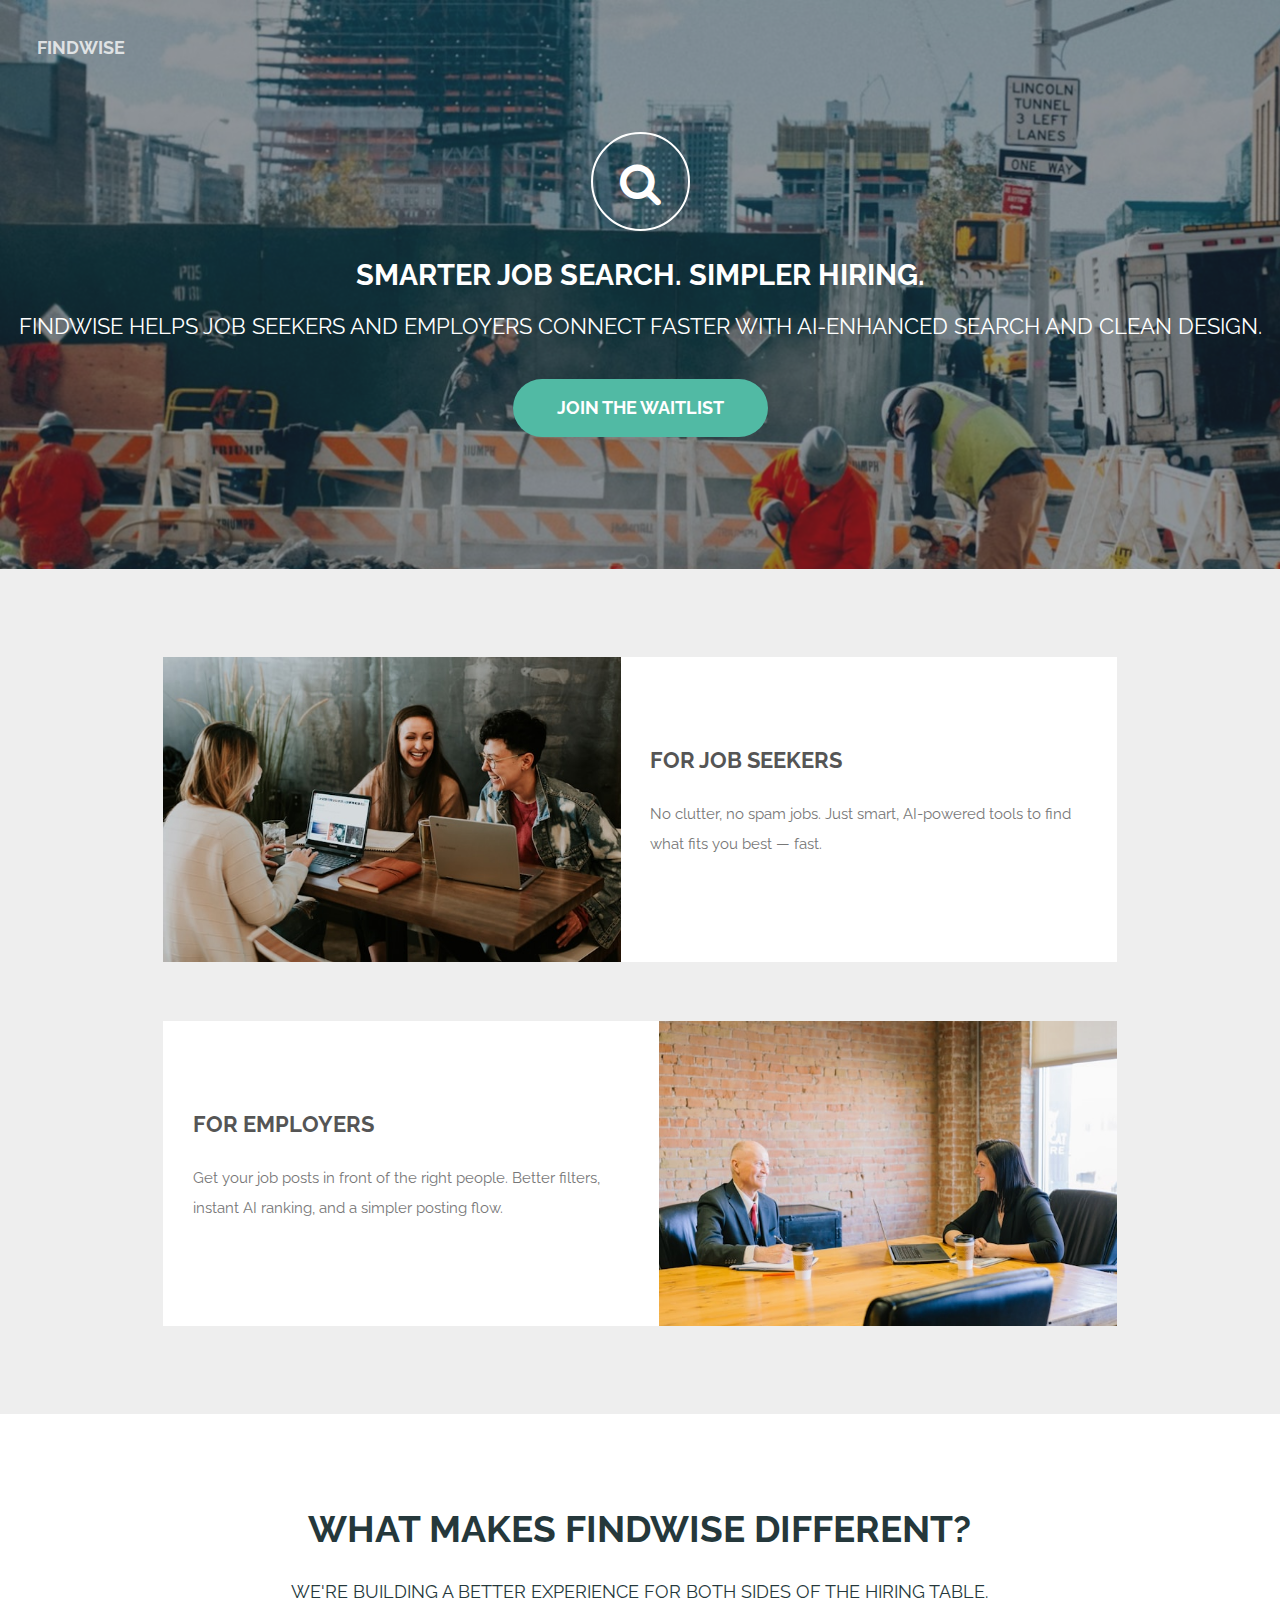
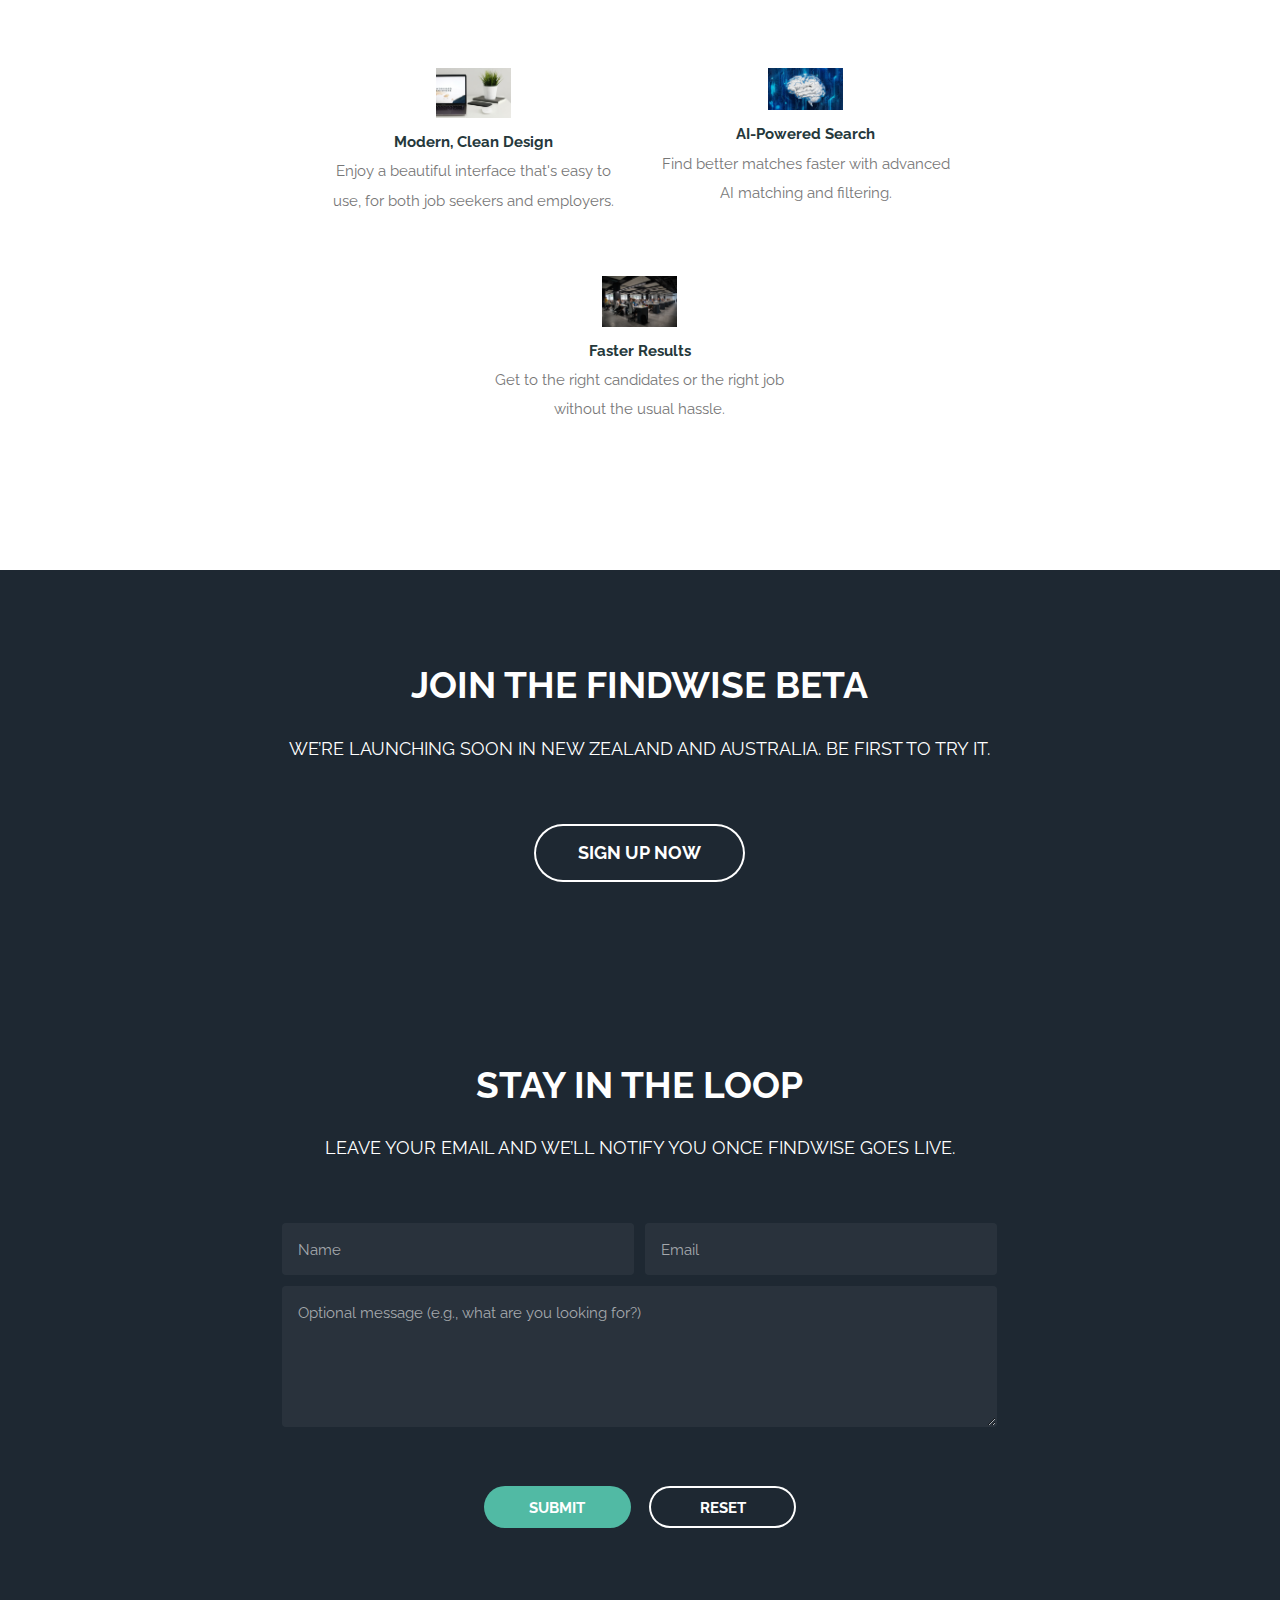
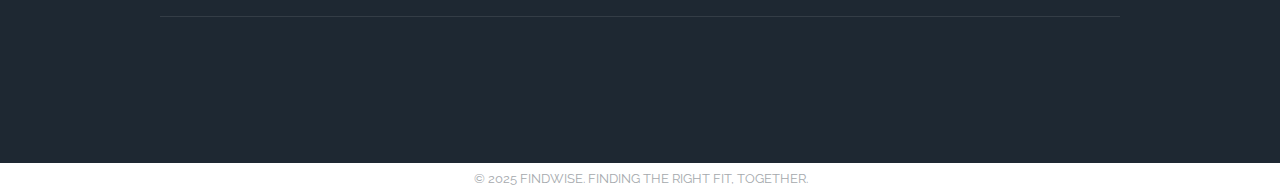
==== index.html @ 7b5ebd13 "Update index.html" ====
<!DOCTYPE HTML>
<html>
<head>
  <title>Findwise - Smarter Job Search</title>
  <meta charset="utf-8">
  <meta name="viewport" content="width=device-width, initial-scale=1">
  <link rel="stylesheet" href="assets/css/main.css">
</head>
<body class="landing">

  <!-- Header -->
  <header id="header" class="alt">
    <h1>Findwise</h1>
    <a href="#nav">Menu</a>
  </header>

  <!-- Nav -->
  <nav id="nav">
    <ul class="links">
      <li><a href="index.html">Home</a></li>
    </ul>
  </nav>

  <!-- Banner -->
  <section id="banner">
    <i class="icon fa-search"></i>
    <h2>Smarter Job Search. Simpler Hiring.</h2>
    <p>Findwise helps job seekers and employers connect faster with AI-enhanced search and clean design.</p>
    <ul class="actions">
      <li><a href="#four" class="button big special">Join the Waitlist</a></li>
    </ul>
  </section>

  <!-- Features -->
  <section id="one" class="wrapper style1">
    <div class="inner">
      <article class="feature left">
        <span class="image"><img src="images/employees.jpg" alt="Job seekers" /></span>
        <div class="content">
          <h2>For Job Seekers</h2>
          <p>No clutter, no spam jobs. Just smart, AI-powered tools to find what fits you best — fast.</p>
        </div>
      </article>
      <article class="feature right">
        <span class="image"><img src="images/employers.jpg" alt="Employers hiring" /></span>
        <div class="content">
          <h2>For Employers</h2>
          <p>Get your job posts in front of the right people. Better filters, instant AI ranking, and a simpler posting flow.</p>
        </div>
      </article>
    </div>
  </section>

  <!-- Showcase -->
  <section id="two" class="wrapper special">
    <div class="inner">
      <header class="major narrow">
        <h2>What Makes Findwise Different?</h2>
        <p>We're building a better experience for both sides of the hiring table.</p>
      </header>
	  <div class="image-grid" style="display: flex; flex-wrap: wrap; justify-content: center; gap: 2rem;">
        <div style="text-align: center; max-width: 300px;">
          <span class="image"><img src="images/workhard.jpg" alt="Clean design" style="max-width: 100%; height: auto;" /></span>
          <p><strong>Modern, Clean Design</strong><br>Enjoy a beautiful interface that's easy to use, for both job seekers and employers.</p>
        </div>
        <div style="text-align: center; max-width: 300px;">
          <span class="image"><img src="images/ai_brain.jpg" alt="AI search" style="max-width: 100%; height: auto;" /></span>
          <p><strong>AI-Powered Search</strong><br>Find better matches faster with advanced AI matching and filtering.</p>
        </div>
        <div style="text-align: center; max-width: 300px;">
          <span class="image"><img src="images/office.jpg" alt="Better results" style="max-width: 100%; height: auto;" /></span>
          <p><strong>Faster Results</strong><br>Get to the right candidates or the right job without the usual hassle.</p>
        </div>
      </div>
    </div>
  </section>

  <!-- Call to action -->
  <section id="three" class="wrapper style3 special">
    <div class="inner">
      <header class="major narrow">
        <h2>Join the Findwise Beta</h2>
        <p>We’re launching soon in New Zealand and Australia. Be first to try it.</p>
      </header>
      <ul class="actions">
        <li><a href="#four" class="button big alt">Sign Up Now</a></li>
      </ul>
    </div>
  </section>

  <!-- Contact Form -->
  <section id="four" class="wrapper style2 special">
    <div class="inner">
      <header class="major narrow">
        <h2>Stay in the loop</h2>
        <p>Leave your email and we’ll notify you once Findwise goes live.</p>
      </header>
      <form action="https://formspree.io/f/xeoawpal" method="POST" onsubmit="this.reset();">
        <input type="text" name="_gotcha" style="display:none">
        <div class="container 75%">
          <div class="row uniform 50%">
            <div class="6u 12u$(xsmall)">
              <input name="name" placeholder="Name" type="text">
            </div>
            <div class="6u$ 12u$(xsmall)">
              <input name="email" placeholder="Email" type="email" required>
            </div>
            <div class="12u$">
              <textarea name="message" placeholder="Optional message (e.g., what are you looking for?)" rows="4"></textarea>
            </div>
          </div>
        </div>
        <ul class="actions">
          <li><input type="submit" class="special" value="Submit"></li>
          <li><input type="reset" class="alt" value="Reset"></li>
        </ul>
      </form>
    </div>
  </section>

  <!-- Footer -->
  <footer id="footer">
    <div class="inner">
      <ul class="icons">
        <li><a href="#" class="icon fa-twitter"><span class="label">Twitter</span></a></li>
        <li><a href="#" class="icon fa-linkedin"><span class="label">LinkedIn</span></a></li>
        <li><a href="#" class="icon fa-envelope"><span class="label">Email</span></a></li>
      </ul>
    </div>
  </footer>

  <div class="copyright">
    &copy; 2025 Findwise. Finding the right fit, together.
  </div>

  <script src="assets/js/jquery.min.js"></script>
  <script src="assets/js/skel.min.js"></script>
  <script src="assets/js/util.js"></script>
  <script src="assets/js/main.js"></script>
</body>
</html>
---- assets/css/main.css ----
@charset "UTF-8";
@import url(font-awesome.min.css);
@import url("https://fonts.googleapis.com/css?family=Raleway:400,500,700");

/*
	Retrospect by TEMPLATED
	templated.co @templatedco
	Released for free under the Creative Commons Attribution 3.0 license (templated.co/license)
*/

/* Reset */

	html, body, div, span, applet, object, iframe, h1, h2, h3, h4, h5, h6, p, blockquote, pre, a, abbr, acronym, address, big, cite, code, del, dfn, em, img, ins, kbd, q, s, samp, small, strike, strong, sub, sup, tt, var, b, u, i, center, dl, dt, dd, ol, ul, li, fieldset, form, label, legend, table, caption, tbody, tfoot, thead, tr, th, td, article, aside, canvas, details, embed, figure, figcaption, footer, header, hgroup, menu, nav, output, ruby, section, summary, time, mark, audio, video {
		margin: 0;
		padding: 0;
		border: 0;
		font-size: 100%;
		font: inherit;
		vertical-align: baseline;
	}
.image.fit img {
	width: 100%;
	height: auto;
}
	article, aside, details, figcaption, figure, footer, header, hgroup, menu, nav, section {
		display: block;
	}

	body {
		line-height: 1;
	}

	ol, ul {
		list-style: none;
	}

	blockquote, q {
		quotes: none;
	}

	blockquote:before, blockquote:after, q:before, q:after {
		content: '';
		content: none;
	}

	table {
		border-collapse: collapse;
		border-spacing: 0;
	}

	body {
		-webkit-text-size-adjust: none;
	}

/* Box Model */

	*, *:before, *:after {
		-moz-box-sizing: border-box;
		-webkit-box-sizing: border-box;
		box-sizing: border-box;
	}

/* Containers */

	.container {
		margin-left: auto;
		margin-right: auto;
	}

	.container.\31 25\25 {
		width: 100%;
		max-width: 100em;
		min-width: 80em;
	}

	.container.\37 5\25 {
		width: 60em;
	}

	.container.\35 0\25 {
		width: 40em;
	}

	.container.\32 5\25 {
		width: 20em;
	}

	.container {
		width: 80em;
	}

	@media screen and (max-width: 1680px) {

		.container.\31 25\25 {
			width: 100%;
			max-width: 100em;
			min-width: 80em;
		}

		.container.\37 5\25 {
			width: 60em;
		}

		.container.\35 0\25 {
			width: 40em;
		}

		.container.\32 5\25 {
			width: 20em;
		}

		.container {
			width: 80em;
		}

	}

	@media screen and (max-width: 1280px) {

		.container.\31 25\25 {
			width: 100%;
			max-width: 81.25em;
			min-width: 65em;
		}

		.container.\37 5\25 {
			width: 48.75em;
		}

		.container.\35 0\25 {
			width: 32.5em;
		}

		.container.\32 5\25 {
			width: 16.25em;
		}

		.container {
			width: 65em;
		}

	}

	@media screen and (max-width: 980px) {

		.container.\31 25\25 {
			width: 100%;
			max-width: 112.5%;
			min-width: 90%;
		}

		.container.\37 5\25 {
			width: 67.5%;
		}

		.container.\35 0\25 {
			width: 45%;
		}

		.container.\32 5\25 {
			width: 22.5%;
		}

		.container {
			width: 90% !important;
		}

	}

	@media screen and (max-width: 736px) {

		.container.\31 25\25 {
			width: 100%;
			max-width: 112.5%;
			min-width: 90%;
		}

		.container.\37 5\25 {
			width: 67.5%;
		}

		.container.\35 0\25 {
			width: 45%;
		}

		.container.\32 5\25 {
			width: 22.5%;
		}

		.container {
			width: 90% !important;
		}

	}

	@media screen and (max-width: 480px) {

		.container.\31 25\25 {
			width: 100%;
			max-width: 112.5%;
			min-width: 90%;
		}

		.container.\37 5\25 {
			width: 67.5%;
		}

		.container.\35 0\25 {
			width: 45%;
		}

		.container.\32 5\25 {
			width: 22.5%;
		}

		.container {
			width: 90% !important;
		}

	}

/* Grid */

	.row {
		border-bottom: solid 1px transparent;
		-moz-box-sizing: border-box;
		-webkit-box-sizing: border-box;
		box-sizing: border-box;
	}

	.row > * {
		float: left;
		-moz-box-sizing: border-box;
		-webkit-box-sizing: border-box;
		box-sizing: border-box;
	}

	.row:after, .row:before {
		content: '';
		display: block;
		clear: both;
		height: 0;
	}

	.row.uniform > * > :first-child {
		margin-top: 0;
	}

	.row.uniform > * > :last-child {
		margin-bottom: 0;
	}

	.row.\30 \25 > * {
		padding: 0 0 0 0em;
	}

	.row.\30 \25 {
		margin: 0 0 -1px 0em;
	}

	.row.uniform.\30 \25 > * {
		padding: 0em 0 0 0em;
	}

	.row.uniform.\30 \25 {
		margin: 0em 0 -1px 0em;
	}

	.row > * {
		padding: 0 0 0 2em;
	}

	.row {
		margin: 0 0 -1px -2em;
	}

	.row.uniform > * {
		padding: 2em 0 0 2em;
	}

	.row.uniform {
		margin: -2em 0 -1px -2em;
	}

	.row.\32 00\25 > * {
		padding: 0 0 0 4em;
	}

	.row.\32 00\25 {
		margin: 0 0 -1px -4em;
	}

	.row.uniform.\32 00\25 > * {
		padding: 4em 0 0 4em;
	}

	.row.uniform.\32 00\25 {
		margin: -4em 0 -1px -4em;
	}

	.row.\31 50\25 > * {
		padding: 0 0 0 3em;
	}

	.row.\31 50\25 {
		margin: 0 0 -1px -3em;
	}

	.row.uniform.\31 50\25 > * {
		padding: 3em 0 0 3em;
	}

	.row.uniform.\31 50\25 {
		margin: -3em 0 -1px -3em;
	}

	.row.\35 0\25 > * {
		padding: 0 0 0 1em;
	}

	.row.\35 0\25 {
		margin: 0 0 -1px -1em;
	}

	.row.uniform.\35 0\25 > * {
		padding: 1em 0 0 1em;
	}

	.row.uniform.\35 0\25 {
		margin: -1em 0 -1px -1em;
	}

	.row.\32 5\25 > * {
		padding: 0 0 0 0.5em;
	}

	.row.\32 5\25 {
		margin: 0 0 -1px -0.5em;
	}

	.row.uniform.\32 5\25 > * {
		padding: 0.5em 0 0 0.5em;
	}

	.row.uniform.\32 5\25 {
		margin: -0.5em 0 -1px -0.5em;
	}

	.\31 2u, .\31 2u\24 {
		width: 100%;
		clear: none;
		margin-left: 0;
	}

	.\31 1u, .\31 1u\24 {
		width: 91.6666666667%;
		clear: none;
		margin-left: 0;
	}

	.\31 0u, .\31 0u\24 {
		width: 83.3333333333%;
		clear: none;
		margin-left: 0;
	}

	.\39 u, .\39 u\24 {
		width: 75%;
		clear: none;
		margin-left: 0;
	}

	.\38 u, .\38 u\24 {
		width: 66.6666666667%;
		clear: none;
		margin-left: 0;
	}

	.\37 u, .\37 u\24 {
		width: 58.3333333333%;
		clear: none;
		margin-left: 0;
	}

	.\36 u, .\36 u\24 {
		width: 50%;
		clear: none;
		margin-left: 0;
	}

	.\35 u, .\35 u\24 {
		width: 41.6666666667%;
		clear: none;
		margin-left: 0;
	}

	.\34 u, .\34 u\24 {
		width: 33.3333333333%;
		clear: none;
		margin-left: 0;
	}

	.\33 u, .\33 u\24 {
		width: 25%;
		clear: none;
		margin-left: 0;
	}

	.\32 u, .\32 u\24 {
		width: 16.6666666667%;
		clear: none;
		margin-left: 0;
	}

	.\31 u, .\31 u\24 {
		width: 8.3333333333%;
		clear: none;
		margin-left: 0;
	}

	.\31 2u\24 + *,
	.\31 1u\24 + *,
	.\31 0u\24 + *,
	.\39 u\24 + *,
	.\38 u\24 + *,
	.\37 u\24 + *,
	.\36 u\24 + *,
	.\35 u\24 + *,
	.\34 u\24 + *,
	.\33 u\24 + *,
	.\32 u\24 + *,
	.\31 u\24 + * {
		clear: left;
	}

	.\-11u {
		margin-left: 91.66667%;
	}

	.\-10u {
		margin-left: 83.33333%;
	}

	.\-9u {
		margin-left: 75%;
	}

	.\-8u {
		margin-left: 66.66667%;
	}

	.\-7u {
		margin-left: 58.33333%;
	}

	.\-6u {
		margin-left: 50%;
	}

	.\-5u {
		margin-left: 41.66667%;
	}

	.\-4u {
		margin-left: 33.33333%;
	}

	.\-3u {
		margin-left: 25%;
	}

	.\-2u {
		margin-left: 16.66667%;
	}

	.\-1u {
		margin-left: 8.33333%;
	}

	@media screen and (max-width: 1680px) {

		.row > * {
			padding: 0 0 0 2em;
		}

		.row {
			margin: 0 0 -1px -2em;
		}

		.row.uniform > * {
			padding: 2em 0 0 2em;
		}

		.row.uniform {
			margin: -2em 0 -1px -2em;
		}

		.row.\32 00\25 > * {
			padding: 0 0 0 4em;
		}

		.row.\32 00\25 {
			margin: 0 0 -1px -4em;
		}

		.row.uniform.\32 00\25 > * {
			padding: 4em 0 0 4em;
		}

		.row.uniform.\32 00\25 {
			margin: -4em 0 -1px -4em;
		}

		.row.\31 50\25 > * {
			padding: 0 0 0 3em;
		}

		.row.\31 50\25 {
			margin: 0 0 -1px -3em;
		}

		.row.uniform.\31 50\25 > * {
			padding: 3em 0 0 3em;
		}

		.row.uniform.\31 50\25 {
			margin: -3em 0 -1px -3em;
		}

		.row.\35 0\25 > * {
			padding: 0 0 0 1em;
		}

		.row.\35 0\25 {
			margin: 0 0 -1px -1em;
		}

		.row.uniform.\35 0\25 > * {
			padding: 1em 0 0 1em;
		}

		.row.uniform.\35 0\25 {
			margin: -1em 0 -1px -1em;
		}

		.row.\32 5\25 > * {
			padding: 0 0 0 0.5em;
		}

		.row.\32 5\25 {
			margin: 0 0 -1px -0.5em;
		}

		.row.uniform.\32 5\25 > * {
			padding: 0.5em 0 0 0.5em;
		}

		.row.uniform.\32 5\25 {
			margin: -0.5em 0 -1px -0.5em;
		}

		.\31 2u\28xlarge\29, .\31 2u\24\28xlarge\29 {
			width: 100%;
			clear: none;
			margin-left: 0;
		}

		.\31 1u\28xlarge\29, .\31 1u\24\28xlarge\29 {
			width: 91.6666666667%;
			clear: none;
			margin-left: 0;
		}

		.\31 0u\28xlarge\29, .\31 0u\24\28xlarge\29 {
			width: 83.3333333333%;
			clear: none;
			margin-left: 0;
		}

		.\39 u\28xlarge\29, .\39 u\24\28xlarge\29 {
			width: 75%;
			clear: none;
			margin-left: 0;
		}

		.\38 u\28xlarge\29, .\38 u\24\28xlarge\29 {
			width: 66.6666666667%;
			clear: none;
			margin-left: 0;
		}

		.\37 u\28xlarge\29, .\37 u\24\28xlarge\29 {
			width: 58.3333333333%;
			clear: none;
			margin-left: 0;
		}

		.\36 u\28xlarge\29, .\36 u\24\28xlarge\29 {
			width: 50%;
			clear: none;
			margin-left: 0;
		}

		.\35 u\28xlarge\29, .\35 u\24\28xlarge\29 {
			width: 41.6666666667%;
			clear: none;
			margin-left: 0;
		}

		.\34 u\28xlarge\29, .\34 u\24\28xlarge\29 {
			width: 33.3333333333%;
			clear: none;
			margin-left: 0;
		}

		.\33 u\28xlarge\29, .\33 u\24\28xlarge\29 {
			width: 25%;
			clear: none;
			margin-left: 0;
		}

		.\32 u\28xlarge\29, .\32 u\24\28xlarge\29 {
			width: 16.6666666667%;
			clear: none;
			margin-left: 0;
		}

		.\31 u\28xlarge\29, .\31 u\24\28xlarge\29 {
			width: 8.3333333333%;
			clear: none;
			margin-left: 0;
		}

		.\31 2u\24\28xlarge\29 + *,
		.\31 1u\24\28xlarge\29 + *,
		.\31 0u\24\28xlarge\29 + *,
		.\39 u\24\28xlarge\29 + *,
		.\38 u\24\28xlarge\29 + *,
		.\37 u\24\28xlarge\29 + *,
		.\36 u\24\28xlarge\29 + *,
		.\35 u\24\28xlarge\29 + *,
		.\34 u\24\28xlarge\29 + *,
		.\33 u\24\28xlarge\29 + *,
		.\32 u\24\28xlarge\29 + *,
		.\31 u\24\28xlarge\29 + * {
			clear: left;
		}

		.\-11u\28xlarge\29 {
			margin-left: 91.66667%;
		}

		.\-10u\28xlarge\29 {
			margin-left: 83.33333%;
		}

		.\-9u\28xlarge\29 {
			margin-left: 75%;
		}

		.\-8u\28xlarge\29 {
			margin-left: 66.66667%;
		}

		.\-7u\28xlarge\29 {
			margin-left: 58.33333%;
		}

		.\-6u\28xlarge\29 {
			margin-left: 50%;
		}

		.\-5u\28xlarge\29 {
			margin-left: 41.66667%;
		}

		.\-4u\28xlarge\29 {
			margin-left: 33.33333%;
		}

		.\-3u\28xlarge\29 {
			margin-left: 25%;
		}

		.\-2u\28xlarge\29 {
			margin-left: 16.66667%;
		}

		.\-1u\28xlarge\29 {
			margin-left: 8.33333%;
		}

	}

	@media screen and (max-width: 1280px) {

		.row > * {
			padding: 0 0 0 1.5em;
		}

		.row {
			margin: 0 0 -1px -1.5em;
		}

		.row.uniform > * {
			padding: 1.5em 0 0 1.5em;
		}

		.row.uniform {
			margin: -1.5em 0 -1px -1.5em;
		}

		.row.\32 00\25 > * {
			padding: 0 0 0 3em;
		}

		.row.\32 00\25 {
			margin: 0 0 -1px -3em;
		}

		.row.uniform.\32 00\25 > * {
			padding: 3em 0 0 3em;
		}

		.row.uniform.\32 00\25 {
			margin: -3em 0 -1px -3em;
		}

		.row.\31 50\25 > * {
			padding: 0 0 0 2.25em;
		}

		.row.\31 50\25 {
			margin: 0 0 -1px -2.25em;
		}

		.row.uniform.\31 50\25 > * {
			padding: 2.25em 0 0 2.25em;
		}

		.row.uniform.\31 50\25 {
			margin: -2.25em 0 -1px -2.25em;
		}

		.row.\35 0\25 > * {
			padding: 0 0 0 0.75em;
		}

		.row.\35 0\25 {
			margin: 0 0 -1px -0.75em;
		}

		.row.uniform.\35 0\25 > * {
			padding: 0.75em 0 0 0.75em;
		}

		.row.uniform.\35 0\25 {
			margin: -0.75em 0 -1px -0.75em;
		}

		.row.\32 5\25 > * {
			padding: 0 0 0 0.375em;
		}

		.row.\32 5\25 {
			margin: 0 0 -1px -0.375em;
		}

		.row.uniform.\32 5\25 > * {
			padding: 0.375em 0 0 0.375em;
		}

		.row.uniform.\32 5\25 {
			margin: -0.375em 0 -1px -0.375em;
		}

		.\31 2u\28large\29, .\31 2u\24\28large\29 {
			width: 100%;
			clear: none;
			margin-left: 0;
		}

		.\31 1u\28large\29, .\31 1u\24\28large\29 {
			width: 91.6666666667%;
			clear: none;
			margin-left: 0;
		}

		.\31 0u\28large\29, .\31 0u\24\28large\29 {
			width: 83.3333333333%;
			clear: none;
			margin-left: 0;
		}

		.\39 u\28large\29, .\39 u\24\28large\29 {
			width: 75%;
			clear: none;
			margin-left: 0;
		}

		.\38 u\28large\29, .\38 u\24\28large\29 {
			width: 66.6666666667%;
			clear: none;
			margin-left: 0;
		}

		.\37 u\28large\29, .\37 u\24\28large\29 {
			width: 58.3333333333%;
			clear: none;
			margin-left: 0;
		}

		.\36 u\28large\29, .\36 u\24\28large\29 {
			width: 50%;
			clear: none;
			margin-left: 0;
		}

		.\35 u\28large\29, .\35 u\24\28large\29 {
			width: 41.6666666667%;
			clear: none;
			margin-left: 0;
		}

		.\34 u\28large\29, .\34 u\24\28large\29 {
			width: 33.3333333333%;
			clear: none;
			margin-left: 0;
		}

		.\33 u\28large\29, .\33 u\24\28large\29 {
			width: 25%;
			clear: none;
			margin-left: 0;
		}

		.\32 u\28large\29, .\32 u\24\28large\29 {
			width: 16.6666666667%;
			clear: none;
			margin-left: 0;
		}

		.\31 u\28large\29, .\31 u\24\28large\29 {
			width: 8.3333333333%;
			clear: none;
			margin-left: 0;
		}

		.\31 2u\24\28large\29 + *,
		.\31 1u\24\28large\29 + *,
		.\31 0u\24\28large\29 + *,
		.\39 u\24\28large\29 + *,
		.\38 u\24\28large\29 + *,
		.\37 u\24\28large\29 + *,
		.\36 u\24\28large\29 + *,
		.\35 u\24\28large\29 + *,
		.\34 u\24\28large\29 + *,
		.\33 u\24\28large\29 + *,
		.\32 u\24\28large\29 + *,
		.\31 u\24\28large\29 + * {
			clear: left;
		}

		.\-11u\28large\29 {
			margin-left: 91.66667%;
		}

		.\-10u\28large\29 {
			margin-left: 83.33333%;
		}

		.\-9u\28large\29 {
			margin-left: 75%;
		}

		.\-8u\28large\29 {
			margin-left: 66.66667%;
		}

		.\-7u\28large\29 {
			margin-left: 58.33333%;
		}

		.\-6u\28large\29 {
			margin-left: 50%;
		}

		.\-5u\28large\29 {
			margin-left: 41.66667%;
		}

		.\-4u\28large\29 {
			margin-left: 33.33333%;
		}

		.\-3u\28large\29 {
			margin-left: 25%;
		}

		.\-2u\28large\29 {
			margin-left: 16.66667%;
		}

		.\-1u\28large\29 {
			margin-left: 8.33333%;
		}

	}

	@media screen and (max-width: 980px) {

		.row > * {
			padding: 0 0 0 1.5em;
		}

		.row {
			margin: 0 0 -1px -1.5em;
		}

		.row.uniform > * {
			padding: 1.5em 0 0 1.5em;
		}

		.row.uniform {
			margin: -1.5em 0 -1px -1.5em;
		}

		.row.\32 00\25 > * {
			padding: 0 0 0 3em;
		}

		.row.\32 00\25 {
			margin: 0 0 -1px -3em;
		}

		.row.uniform.\32 00\25 > * {
			padding: 3em 0 0 3em;
		}

		.row.uniform.\32 00\25 {
			margin: -3em 0 -1px -3em;
		}

		.row.\31 50\25 > * {
			padding: 0 0 0 2.25em;
		}

		.row.\31 50\25 {
			margin: 0 0 -1px -2.25em;
		}

		.row.uniform.\31 50\25 > * {
			padding: 2.25em 0 0 2.25em;
		}

		.row.uniform.\31 50\25 {
			margin: -2.25em 0 -1px -2.25em;
		}

		.row.\35 0\25 > * {
			padding: 0 0 0 0.75em;
		}

		.row.\35 0\25 {
			margin: 0 0 -1px -0.75em;
		}

		.row.uniform.\35 0\25 > * {
			padding: 0.75em 0 0 0.75em;
		}

		.row.uniform.\35 0\25 {
			margin: -0.75em 0 -1px -0.75em;
		}

		.row.\32 5\25 > * {
			padding: 0 0 0 0.375em;
		}

		.row.\32 5\25 {
			margin: 0 0 -1px -0.375em;
		}

		.row.uniform.\32 5\25 > * {
			padding: 0.375em 0 0 0.375em;
		}

		.row.uniform.\32 5\25 {
			margin: -0.375em 0 -1px -0.375em;
		}

		.\31 2u\28medium\29, .\31 2u\24\28medium\29 {
			width: 100%;
			clear: none;
			margin-left: 0;
		}

		.\31 1u\28medium\29, .\31 1u\24\28medium\29 {
			width: 91.6666666667%;
			clear: none;
			margin-left: 0;
		}

		.\31 0u\28medium\29, .\31 0u\24\28medium\29 {
			width: 83.3333333333%;
			clear: none;
			margin-left: 0;
		}

		.\39 u\28medium\29, .\39 u\24\28medium\29 {
			width: 75%;
			clear: none;
			margin-left: 0;
		}

		.\38 u\28medium\29, .\38 u\24\28medium\29 {
			width: 66.6666666667%;
			clear: none;
			margin-left: 0;
		}

		.\37 u\28medium\29, .\37 u\24\28medium\29 {
			width: 58.3333333333%;
			clear: none;
			margin-left: 0;
		}

		.\36 u\28medium\29, .\36 u\24\28medium\29 {
			width: 50%;
			clear: none;
			margin-left: 0;
		}

		.\35 u\28medium\29, .\35 u\24\28medium\29 {
			width: 41.6666666667%;
			clear: none;
			margin-left: 0;
		}

		.\34 u\28medium\29, .\34 u\24\28medium\29 {
			width: 33.3333333333%;
			clear: none;
			margin-left: 0;
		}

		.\33 u\28medium\29, .\33 u\24\28medium\29 {
			width: 25%;
			clear: none;
			margin-left: 0;
		}

		.\32 u\28medium\29, .\32 u\24\28medium\29 {
			width: 16.6666666667%;
			clear: none;
			margin-left: 0;
		}

		.\31 u\28medium\29, .\31 u\24\28medium\29 {
			width: 8.3333333333%;
			clear: none;
			margin-left: 0;
		}

		.\31 2u\24\28medium\29 + *,
		.\31 1u\24\28medium\29 + *,
		.\31 0u\24\28medium\29 + *,
		.\39 u\24\28medium\29 + *,
		.\38 u\24\28medium\29 + *,
		.\37 u\24\28medium\29 + *,
		.\36 u\24\28medium\29 + *,
		.\35 u\24\28medium\29 + *,
		.\34 u\24\28medium\29 + *,
		.\33 u\24\28medium\29 + *,
		.\32 u\24\28medium\29 + *,
		.\31 u\24\28medium\29 + * {
			clear: left;
		}

		.\-11u\28medium\29 {
			margin-left: 91.66667%;
		}

		.\-10u\28medium\29 {
			margin-left: 83.33333%;
		}

		.\-9u\28medium\29 {
			margin-left: 75%;
		}

		.\-8u\28medium\29 {
			margin-left: 66.66667%;
		}

		.\-7u\28medium\29 {
			margin-left: 58.33333%;
		}

		.\-6u\28medium\29 {
			margin-left: 50%;
		}

		.\-5u\28medium\29 {
			margin-left: 41.66667%;
		}

		.\-4u\28medium\29 {
			margin-left: 33.33333%;
		}

		.\-3u\28medium\29 {
			margin-left: 25%;
		}

		.\-2u\28medium\29 {
			margin-left: 16.66667%;
		}

		.\-1u\28medium\29 {
			margin-left: 8.33333%;
		}

	}

	@media screen and (max-width: 736px) {

		.row > * {
			padding: 0 0 0 1.25em;
		}

		.row {
			margin: 0 0 -1px -1.25em;
		}

		.row.uniform > * {
			padding: 1.25em 0 0 1.25em;
		}

		.row.uniform {
			margin: -1.25em 0 -1px -1.25em;
		}

		.row.\32 00\25 > * {
			padding: 0 0 0 2.5em;
		}

		.row.\32 00\25 {
			margin: 0 0 -1px -2.5em;
		}

		.row.uniform.\32 00\25 > * {
			padding: 2.5em 0 0 2.5em;
		}

		.row.uniform.\32 00\25 {
			margin: -2.5em 0 -1px -2.5em;
		}

		.row.\31 50\25 > * {
			padding: 0 0 0 1.875em;
		}

		.row.\31 50\25 {
			margin: 0 0 -1px -1.875em;
		}

		.row.uniform.\31 50\25 > * {
			padding: 1.875em 0 0 1.875em;
		}

		.row.uniform.\31 50\25 {
			margin: -1.875em 0 -1px -1.875em;
		}

		.row.\35 0\25 > * {
			padding: 0 0 0 0.625em;
		}

		.row.\35 0\25 {
			margin: 0 0 -1px -0.625em;
		}

		.row.uniform.\35 0\25 > * {
			padding: 0.625em 0 0 0.625em;
		}

		.row.uniform.\35 0\25 {
			margin: -0.625em 0 -1px -0.625em;
		}

		.row.\32 5\25 > * {
			padding: 0 0 0 0.3125em;
		}

		.row.\32 5\25 {
			margin: 0 0 -1px -0.3125em;
		}

		.row.uniform.\32 5\25 > * {
			padding: 0.3125em 0 0 0.3125em;
		}

		.row.uniform.\32 5\25 {
			margin: -0.3125em 0 -1px -0.3125em;
		}

		.\31 2u\28small\29, .\31 2u\24\28small\29 {
			width: 100%;
			clear: none;
			margin-left: 0;
		}

		.\31 1u\28small\29, .\31 1u\24\28small\29 {
			width: 91.6666666667%;
			clear: none;
			margin-left: 0;
		}

		.\31 0u\28small\29, .\31 0u\24\28small\29 {
			width: 83.3333333333%;
			clear: none;
			margin-left: 0;
		}

		.\39 u\28small\29, .\39 u\24\28small\29 {
			width: 75%;
			clear: none;
			margin-left: 0;
		}

		.\38 u\28small\29, .\38 u\24\28small\29 {
			width: 66.6666666667%;
			clear: none;
			margin-left: 0;
		}

		.\37 u\28small\29, .\37 u\24\28small\29 {
			width: 58.3333333333%;
			clear: none;
			margin-left: 0;
		}

		.\36 u\28small\29, .\36 u\24\28small\29 {
			width: 50%;
			clear: none;
			margin-left: 0;
		}

		.\35 u\28small\29, .\35 u\24\28small\29 {
			width: 41.6666666667%;
			clear: none;
			margin-left: 0;
		}

		.\34 u\28small\29, .\34 u\24\28small\29 {
			width: 33.3333333333%;
			clear: none;
			margin-left: 0;
		}

		.\33 u\28small\29, .\33 u\24\28small\29 {
			width: 25%;
			clear: none;
			margin-left: 0;
		}

		.\32 u\28small\29, .\32 u\24\28small\29 {
			width: 16.6666666667%;
			clear: none;
			margin-left: 0;
		}

		.\31 u\28small\29, .\31 u\24\28small\29 {
			width: 8.3333333333%;
			clear: none;
			margin-left: 0;
		}

		.\31 2u\24\28small\29 + *,
		.\31 1u\24\28small\29 + *,
		.\31 0u\24\28small\29 + *,
		.\39 u\24\28small\29 + *,
		.\38 u\24\28small\29 + *,
		.\37 u\24\28small\29 + *,
		.\36 u\24\28small\29 + *,
		.\35 u\24\28small\29 + *,
		.\34 u\24\28small\29 + *,
		.\33 u\24\28small\29 + *,
		.\32 u\24\28small\29 + *,
		.\31 u\24\28small\29 + * {
			clear: left;
		}

		.\-11u\28small\29 {
			margin-left: 91.66667%;
		}

		.\-10u\28small\29 {
			margin-left: 83.33333%;
		}

		.\-9u\28small\29 {
			margin-left: 75%;
		}

		.\-8u\28small\29 {
			margin-left: 66.66667%;
		}

		.\-7u\28small\29 {
			margin-left: 58.33333%;
		}

		.\-6u\28small\29 {
			margin-left: 50%;
		}

		.\-5u\28small\29 {
			margin-left: 41.66667%;
		}

		.\-4u\28small\29 {
			margin-left: 33.33333%;
		}

		.\-3u\28small\29 {
			margin-left: 25%;
		}

		.\-2u\28small\29 {
			margin-left: 16.66667%;
		}

		.\-1u\28small\29 {
			margin-left: 8.33333%;
		}

	}

	@media screen and (max-width: 480px) {

		.row > * {
			padding: 0 0 0 1.25em;
		}

		.row {
			margin: 0 0 -1px -1.25em;
		}

		.row.uniform > * {
			padding: 1.25em 0 0 1.25em;
		}

		.row.uniform {
			margin: -1.25em 0 -1px -1.25em;
		}

		.row.\32 00\25 > * {
			padding: 0 0 0 2.5em;
		}

		.row.\32 00\25 {
			margin: 0 0 -1px -2.5em;
		}

		.row.uniform.\32 00\25 > * {
			padding: 2.5em 0 0 2.5em;
		}

		.row.uniform.\32 00\25 {
			margin: -2.5em 0 -1px -2.5em;
		}

		.row.\31 50\25 > * {
			padding: 0 0 0 1.875em;
		}

		.row.\31 50\25 {
			margin: 0 0 -1px -1.875em;
		}

		.row.uniform.\31 50\25 > * {
			padding: 1.875em 0 0 1.875em;
		}

		.row.uniform.\31 50\25 {
			margin: -1.875em 0 -1px -1.875em;
		}

		.row.\35 0\25 > * {
			padding: 0 0 0 0.625em;
		}

		.row.\35 0\25 {
			margin: 0 0 -1px -0.625em;
		}

		.row.uniform.\35 0\25 > * {
			padding: 0.625em 0 0 0.625em;
		}

		.row.uniform.\35 0\25 {
			margin: -0.625em 0 -1px -0.625em;
		}

		.row.\32 5\25 > * {
			padding: 0 0 0 0.3125em;
		}

		.row.\32 5\25 {
			margin: 0 0 -1px -0.3125em;
		}

		.row.uniform.\32 5\25 > * {
			padding: 0.3125em 0 0 0.3125em;
		}

		.row.uniform.\32 5\25 {
			margin: -0.3125em 0 -1px -0.3125em;
		}

		.\31 2u\28xsmall\29, .\31 2u\24\28xsmall\29 {
			width: 100%;
			clear: none;
			margin-left: 0;
		}

		.\31 1u\28xsmall\29, .\31 1u\24\28xsmall\29 {
			width: 91.6666666667%;
			clear: none;
			margin-left: 0;
		}

		.\31 0u\28xsmall\29, .\31 0u\24\28xsmall\29 {
			width: 83.3333333333%;
			clear: none;
			margin-left: 0;
		}

		.\39 u\28xsmall\29, .\39 u\24\28xsmall\29 {
			width: 75%;
			clear: none;
			margin-left: 0;
		}

		.\38 u\28xsmall\29, .\38 u\24\28xsmall\29 {
			width: 66.6666666667%;
			clear: none;
			margin-left: 0;
		}

		.\37 u\28xsmall\29, .\37 u\24\28xsmall\29 {
			width: 58.3333333333%;
			clear: none;
			margin-left: 0;
		}

		.\36 u\28xsmall\29, .\36 u\24\28xsmall\29 {
			width: 50%;
			clear: none;
			margin-left: 0;
		}

		.\35 u\28xsmall\29, .\35 u\24\28xsmall\29 {
			width: 41.6666666667%;
			clear: none;
			margin-left: 0;
		}

		.\34 u\28xsmall\29, .\34 u\24\28xsmall\29 {
			width: 33.3333333333%;
			clear: none;
			margin-left: 0;
		}

		.\33 u\28xsmall\29, .\33 u\24\28xsmall\29 {
			width: 25%;
			clear: none;
			margin-left: 0;
		}

		.\32 u\28xsmall\29, .\32 u\24\28xsmall\29 {
			width: 16.6666666667%;
			clear: none;
			margin-left: 0;
		}

		.\31 u\28xsmall\29, .\31 u\24\28xsmall\29 {
			width: 8.3333333333%;
			clear: none;
			margin-left: 0;
		}

		.\31 2u\24\28xsmall\29 + *,
		.\31 1u\24\28xsmall\29 + *,
		.\31 0u\24\28xsmall\29 + *,
		.\39 u\24\28xsmall\29 + *,
		.\38 u\24\28xsmall\29 + *,
		.\37 u\24\28xsmall\29 + *,
		.\36 u\24\28xsmall\29 + *,
		.\35 u\24\28xsmall\29 + *,
		.\34 u\24\28xsmall\29 + *,
		.\33 u\24\28xsmall\29 + *,
		.\32 u\24\28xsmall\29 + *,
		.\31 u\24\28xsmall\29 + * {
			clear: left;
		}

		.\-11u\28xsmall\29 {
			margin-left: 91.66667%;
		}

		.\-10u\28xsmall\29 {
			margin-left: 83.33333%;
		}

		.\-9u\28xsmall\29 {
			margin-left: 75%;
		}

		.\-8u\28xsmall\29 {
			margin-left: 66.66667%;
		}

		.\-7u\28xsmall\29 {
			margin-left: 58.33333%;
		}

		.\-6u\28xsmall\29 {
			margin-left: 50%;
		}

		.\-5u\28xsmall\29 {
			margin-left: 41.66667%;
		}

		.\-4u\28xsmall\29 {
			margin-left: 33.33333%;
		}

		.\-3u\28xsmall\29 {
			margin-left: 25%;
		}

		.\-2u\28xsmall\29 {
			margin-left: 16.66667%;
		}

		.\-1u\28xsmall\29 {
			margin-left: 8.33333%;
		}

	}

/* Basic */

	@-ms-viewport {
		width: device-width;
	}

	body {
		-ms-overflow-style: scrollbar;
	}

	@media screen and (max-width: 480px) {

		html, body {
			min-width: 320px;
		}

	}

	body {
		background: #fff;
	}

		body.is-loading *, body.is-loading *:before, body.is-loading *:after {
			-moz-animation: none !important;
			-webkit-animation: none !important;
			-ms-animation: none !important;
			animation: none !important;
			-moz-transition: none !important;
			-webkit-transition: none !important;
			-ms-transition: none !important;
			transition: none !important;
		}

/* Type */

	body {
		background-color: #fff;
		color: #777;
	}

	body, input, select, textarea {
		font-family: "Raleway", Helvetica, sans-serif;
		font-size: 13pt;
		font-weight: 400;
		line-height: 2em;
	}

		@media screen and (max-width: 1680px) {

			body, input, select, textarea {
				font-size: 11pt;
			}

		}

		@media screen and (max-width: 1280px) {

			body, input, select, textarea {
				font-size: 11pt;
			}

		}

		@media screen and (max-width: 980px) {

			body, input, select, textarea {
				font-size: 12pt;
			}

		}

		@media screen and (max-width: 736px) {

			body, input, select, textarea {
				font-size: 12pt;
			}

		}

		@media screen and (max-width: 480px) {

			body, input, select, textarea {
				font-size: 12pt;
			}

		}

	a {
		text-decoration: underline;
	}

		a:hover {
			text-decoration: none;
		}

	strong, b {
		font-weight: 700;
	}

	em, i {
		font-style: italic;
	}

	p {
		margin: 0 0 2em 0;
	}

	h1, h2, h3, h4, h5, h6 {
		font-weight: 700;
		line-height: 1em;
		margin: 0 0 1em 0;
		text-transform: uppercase;
	}

		h1 a, h2 a, h3 a, h4 a, h5 a, h6 a {
			text-decoration: none;
		}

	h2 {
		font-size: 1.5em;
		line-height: 1.5em;
	}

	h3 {
		font-size: 1.3em;
		line-height: 1.5em;
	}

	h4 {
		font-size: 1.1em;
		line-height: 1.5em;
	}

	h5 {
		font-size: 0.9em;
		line-height: 1.5em;
	}

	h6 {
		font-size: 0.7em;
		line-height: 1.5em;
	}

	sub {
		font-size: 0.8em;
		position: relative;
		top: 0.5em;
	}

	sup {
		font-size: 0.8em;
		position: relative;
		top: -0.5em;
	}

	blockquote {
		border-left-style: solid;
		border-left-width: 4px;
		font-style: italic;
		margin: 0 0 2em 0;
		padding: 0.5em 0 0.5em 2em;
	}

	code {
		border-radius: 4px;
		border-style: solid;
		border-width: 1px;
		font-family: "Courier New", monospace;
		font-size: 0.9em;
		margin: 0 0.25em;
		padding: 0.25em 0.65em;
	}

	pre {
		-webkit-overflow-scrolling: touch;
		font-family: "Courier New", monospace;
		font-size: 0.9em;
		margin: 0 0 2em 0;
	}

		pre code {
			display: block;
			line-height: 1.75em;
			padding: 1em 1.5em;
			overflow-x: auto;
		}

	hr {
		border: 0;
		border-bottom-style: solid;
		border-bottom-width: 1px;
		margin: 2em 0;
	}

		hr.major {
			margin: 3em 0;
		}

	.align-left {
		text-align: left;
	}

	.align-center {
		text-align: center;
	}

	.align-right {
		text-align: right;
	}

	input, select, textarea {
		color: #25383B;
	}

	a {
		color: #51BAA4;
	}

	strong, b {
		color: #25383B;
	}

	h1, h2, h3, h4, h5, h6 {
		color: #25383B;
	}

	blockquote {
		border-left-color: rgba(144, 144, 144, 0.25);
	}

	code {
		background: rgba(144, 144, 144, 0.075);
		border-color: rgba(144, 144, 144, 0.25);
	}

	hr {
		border-bottom-color: rgba(144, 144, 144, 0.25);
	}

/* Section/Article */

	section.special, article.special, header.special {
		text-align: center;
	}

	header p {
		margin: 0 0 1.5em 0;
		position: relative;
		text-transform: uppercase;
	}

	header h2 + p {
		font-size: 1.25em;
		margin-top: -1em;
		line-height: 1.85em;
	}

	header h3 + p {
		font-size: 1.1em;
		margin-top: -0.8em;
		line-height: 1.5em;
	}

	header h4 + p,
	header h5 + p,
	header h6 + p {
		font-size: 0.9em;
		margin-top: -0.6em;
		line-height: 1.5em;
	}

	header.major {
		margin-bottom: 4em;
	}

		header.major h2 {
			font-size: 2.5em;
		}

	header.narrow {
		max-width: 60%;
		margin-left: auto;
		margin-right: auto;
	}

	@media screen and (max-width: 1280px) {

		header.narrow {
			max-width: 75%;
		}

	}

	@media screen and (max-width: 980px) {

		header.narrow {
			max-width: 100%;
		}

		header.major {
			margin-bottom: 2em;
		}

			header.major h2 {
				font-size: 2em;
			}

	}

	@media screen and (max-width: 736px) {

		header.major h2 {
			font-size: 1.5em;
		}

		header.major p {
			font-size: 1em;
		}

	}

	header p {
		color: #25383B;
	}

/* Form */

	form {
		margin: 0 0 2em 0;
	}

		form ul.actions {
			margin-top: 4em;
		}

		@media screen and (max-width: 736px) {

			form ul.actions {
				margin-top: 2em;
			}

		}

	label {
		display: block;
		font-size: 0.9em;
		font-weight: 700;
		margin: 0 0 1em 0;
	}

	input[type="text"],
	input[type="password"],
	input[type="email"],
	select,
	textarea {
		-moz-appearance: none;
		-webkit-appearance: none;
		-ms-appearance: none;
		appearance: none;
		border-radius: 4px;
		border-style: solid;
		border-width: 1px;
		display: block;
		outline: 0;
		padding: 0 1em;
		text-decoration: none;
		width: 100%;
	}

		input[type="text"]:invalid,
		input[type="password"]:invalid,
		input[type="email"]:invalid,
		select:invalid,
		textarea:invalid {
			box-shadow: none;
		}

	.select-wrapper {
		text-decoration: none;
		display: block;
		position: relative;
	}

		.select-wrapper:before {
			content: "";
			-moz-osx-font-smoothing: grayscale;
			-webkit-font-smoothing: antialiased;
			font-family: FontAwesome;
			font-style: normal;
			font-weight: normal;
			text-transform: none !important;
		}

		.select-wrapper:before {
			display: block;
			height: 3.5em;
			line-height: 3.5em;
			pointer-events: none;
			position: absolute;
			right: 0;
			text-align: center;
			top: 0;
			width: 3.5em;
		}

		.select-wrapper select::-ms-expand {
			display: none;
		}

	input[type="text"],
	input[type="password"],
	input[type="email"],
	select {
		height: 3.5em;
	}

	textarea {
		padding: 0.75em 1em;
	}

	input[type="checkbox"],
	input[type="radio"] {
		-moz-appearance: none;
		-webkit-appearance: none;
		-ms-appearance: none;
		appearance: none;
		display: block;
		float: left;
		margin-right: -2em;
		opacity: 0;
		width: 1em;
		z-index: -1;
	}

		input[type="checkbox"] + label,
		input[type="radio"] + label {
			text-decoration: none;
			cursor: pointer;
			display: inline-block;
			font-size: 1em;
			font-weight: 400;
			padding-left: 2.85em;
			padding-right: 0.75em;
			position: relative;
		}

			input[type="checkbox"] + label:before,
			input[type="radio"] + label:before {
				-moz-osx-font-smoothing: grayscale;
				-webkit-font-smoothing: antialiased;
				font-family: FontAwesome;
				font-style: normal;
				font-weight: normal;
				text-transform: none !important;
			}

			input[type="checkbox"] + label:before,
			input[type="radio"] + label:before {
				border-radius: 4px;
				border-style: solid;
				border-width: 1px;
				content: '';
				display: inline-block;
				height: 2.1em;
				left: 0;
				line-height: 2.0125em;
				position: absolute;
				text-align: center;
				top: 0;
				width: 2.1em;
			}

		input[type="checkbox"]:checked + label:before,
		input[type="radio"]:checked + label:before {
			content: '\f00c';
		}

	input[type="checkbox"] + label:before {
		border-radius: 4px;
	}

	input[type="radio"] + label:before {
		border-radius: 100%;
	}

	::-webkit-input-placeholder {
		opacity: 1.0;
	}

	:-moz-placeholder {
		opacity: 1.0;
	}

	::-moz-placeholder {
		opacity: 1.0;
	}

	:-ms-input-placeholder {
		opacity: 1.0;
	}

	.formerize-placeholder {
		opacity: 1.0;
	}

	label {
		color: #25383B;
	}

	input[type="text"],
	input[type="password"],
	input[type="email"],
	select,
	textarea {
		background-color: rgba(144, 144, 144, 0.075);
		border-color: rgba(144, 144, 144, 0.25);
		color: inherit;
	}

		input[type="text"]:focus,
		input[type="password"]:focus,
		input[type="email"]:focus,
		select:focus,
		textarea:focus {
			border-color: #51BAA4;
			box-shadow: 0 0 0 1px #51BAA4;
		}

	.select-wrapper:before {
		color: rgba(144, 144, 144, 0.25);
	}

	input[type="checkbox"] + label,
	input[type="radio"] + label {
		color: #777;
	}

		input[type="checkbox"] + label:before,
		input[type="radio"] + label:before {
			background-color: rgba(144, 144, 144, 0.075);
			border-color: rgba(144, 144, 144, 0.25);
		}

	input[type="checkbox"]:checked + label:before,
	input[type="radio"]:checked + label:before {
		background-color: rgba(144, 144, 144, 0.075);
		border-color: #51BAA4;
		color: #25383B;
	}

	input[type="checkbox"]:focus + label:before,
	input[type="radio"]:focus + label:before {
		border-color: #51BAA4;
		box-shadow: 0 0 0 1px #51BAA4;
	}

	::-webkit-input-placeholder {
		color: #999 !important;
	}

	:-moz-placeholder {
		color: #999 !important;
	}

	::-moz-placeholder {
		color: #999 !important;
	}

	:-ms-input-placeholder {
		color: #999 !important;
	}

	.formerize-placeholder {
		color: #999 !important;
	}

	form.alt input[type="text"],
	form.alt input[type="password"],
	form.alt input[type="email"],
	form.alt select,
	form.alt textarea {
		background-color: transparent;
	}

/* Box */

	.box {
		border-radius: 4px;
		border-style: solid;
		border-width: 1px;
		margin-bottom: 2em;
		padding: 1.5em;
	}

		.box > :last-child,
		.box > :last-child > :last-child,
		.box > :last-child > :last-child > :last-child {
			margin-bottom: 0;
		}

		.box.alt {
			border: 0;
			border-radius: 0;
			padding: 0;
		}

	.box {
		border-color: rgba(144, 144, 144, 0.25);
	}

/* Icon */

	.icon {
		text-decoration: none;
		border-bottom: none;
		position: relative;
	}

		.icon:before {
			-moz-osx-font-smoothing: grayscale;
			-webkit-font-smoothing: antialiased;
			font-family: FontAwesome;
			font-style: normal;
			font-weight: normal;
			text-transform: none !important;
		}

		.icon > .label {
			display: none;
		}

/* Image */

	.image {
		border-radius: 0;
		border: 0;
		display: inline-block;
		position: relative;
	}

		.image img {
			border-radius: 0;
			display: block;
		}

		.image.left, .image.right {
			max-width: 40%;
		}

			.image.left img, .image.right img {
				width: 100%;
			}

		.image.left {
			float: left;
			padding: 0 1.5em 1em 0;
			top: 0.25em;
		}

		.image.right {
			float: right;
			padding: 0 0 1em 1.5em;
			top: 0.25em;
		}

		.image.fit {
			display: block;
			margin: 0 0 2em 0;
			width: 100%;
		}

			.image.fit img {
				width: 100%;
			}

		.image.main {
			display: block;
			margin: 0 0 3em 0;
			width: 100%;
		}

			.image.main img {
				width: 100%;
			}

/* List */

	ol {
		list-style: decimal;
		margin: 0 0 2em 0;
		padding-left: 1.25em;
	}

		ol li {
			padding-left: 0.25em;
		}

	ul {
		list-style: disc;
		margin: 0 0 2em 0;
		padding-left: 1em;
	}

		ul li {
			padding-left: 0.5em;
		}

		ul.alt {
			list-style: none;
			padding-left: 0;
		}

			ul.alt > li {
				border-top-style: solid;
				border-top-width: 1px;
				padding: 0.5em 0;
			}

				ul.alt > li:first-child {
					border-top: 0;
					padding-top: 0;
				}

		ul.icons {
			cursor: default;
			list-style: none;
			padding-left: 0;
		}

			ul.icons > li {
				display: inline-block;
				padding: 0 1em 0 0;
			}

				ul.icons > li:last-child {
					padding-right: 0;
				}

				ul.icons > li .icon:before {
					font-size: 2em;
				}

		ul.actions {
			cursor: default;
			list-style: none;
			padding-left: 0;
		}

			ul.actions > li {
				display: inline-block;
				padding: 0 1em 0 0;
				vertical-align: middle;
			}

				ul.actions > li:last-child {
					padding-right: 0;
				}

			ul.actions.small > li {
				padding: 0 0.5em 0 0;
			}

			ul.actions.vertical > li {
				display: block;
				padding: 1em 0 0 0;
			}

				ul.actions.vertical > li:first-child {
					padding-top: 0;
				}

				ul.actions.vertical > li > * {
					margin-bottom: 0;
				}

			ul.actions.vertical.small > li {
				padding: 0.5em 0 0 0;
			}

				ul.actions.vertical.small > li:first-child {
					padding-top: 0;
				}

			ul.actions.fit {
				display: table;
				margin-left: -1em;
				padding: 0;
				table-layout: fixed;
				width: calc(100% + 1em);
			}

				ul.actions.fit > li {
					display: table-cell;
					padding: 0 0 0 1em;
				}

					ul.actions.fit > li > * {
						margin-bottom: 0;
					}

				ul.actions.fit.small {
					margin-left: -0.5em;
					width: calc(100% + 0.5em);
				}

					ul.actions.fit.small > li {
						padding: 0 0 0 0.5em;
					}

			@media screen and (max-width: 480px) {

				ul.actions {
					margin: 0 0 2em 0;
				}

					ul.actions > li {
						padding: 1em 0 0 0;
						display: block;
						text-align: center;
						width: 100%;
					}

						ul.actions > li:first-child {
							padding-top: 0;
						}

						ul.actions > li > * {
							width: 100%;
							margin: 0 !important;
						}

							ul.actions > li > *.icon:before {
								margin-left: -2em;
							}

					ul.actions.small > li {
						padding: 0.5em 0 0 0;
					}

						ul.actions.small > li:first-child {
							padding-top: 0;
						}

			}

	dl {
		margin: 0 0 2em 0;
	}

		dl > dt {
			display: block;
			font-weight: 700;
			margin: 0 0 1em 0;
		}

		dl > dd {
			margin-left: 2em;
		}

	ul.alt > li {
		border-top-color: rgba(144, 144, 144, 0.25);
	}

/* Table */

	.table-wrapper {
		-webkit-overflow-scrolling: touch;
		overflow-x: auto;
	}

	table {
		margin: 0 0 2em 0;
		width: 100%;
	}

		table tbody tr {
			border-style: solid;
			border-width: 1px;
			border-left: 0;
			border-right: 0;
		}

		table td {
			padding: 0.75em 0.75em;
		}

		table th {
			font-size: 0.9em;
			font-weight: 700;
			padding: 0 0.75em 0.75em 0.75em;
			text-align: left;
		}

		table thead {
			border-bottom-style: solid;
			border-bottom-width: 2px;
		}

		table tfoot {
			border-top-style: solid;
			border-top-width: 2px;
		}

		table.alt {
			border-collapse: separate;
		}

			table.alt tbody tr td {
				border-style: solid;
				border-width: 1px;
				border-left-width: 0;
				border-top-width: 0;
			}

				table.alt tbody tr td:first-child {
					border-left-width: 1px;
				}

			table.alt tbody tr:first-child td {
				border-top-width: 1px;
			}

			table.alt thead {
				border-bottom: 0;
			}

			table.alt tfoot {
				border-top: 0;
			}

	table tbody tr {
		border-color: rgba(144, 144, 144, 0.25);
	}

		table tbody tr:nth-child(2n + 1) {
			background-color: rgba(144, 144, 144, 0.075);
		}

	table th {
		color: #25383B;
	}

	table thead {
		border-bottom-color: rgba(144, 144, 144, 0.25);
	}

	table tfoot {
		border-top-color: rgba(144, 144, 144, 0.25);
	}

	table.alt tbody tr td {
		border-color: rgba(144, 144, 144, 0.25);
	}

/* Button */

	input[type="submit"],
	input[type="reset"],
	input[type="button"],
	button,
	.button {
		-moz-appearance: none;
		-webkit-appearance: none;
		-ms-appearance: none;
		appearance: none;
		-moz-transition: background-color 0.2s ease-in-out, color 0.2s ease-in-out;
		-webkit-transition: background-color 0.2s ease-in-out, color 0.2s ease-in-out;
		-ms-transition: background-color 0.2s ease-in-out, color 0.2s ease-in-out;
		transition: background-color 0.2s ease-in-out, color 0.2s ease-in-out;
		border-radius: 2.5em;
		border: 0;
		cursor: pointer;
		display: inline-block;
		font-weight: 700;
		height: 2.85em;
		line-height: 2.95em;
		min-width: 10em;
		padding: 0 1.5em;
		text-align: center;
		text-decoration: none;
		text-transform: uppercase;
		white-space: nowrap;
	}

		input[type="submit"].icon,
		input[type="reset"].icon,
		input[type="button"].icon,
		button.icon,
		.button.icon {
			padding-left: 1.35em;
		}

			input[type="submit"].icon:before,
			input[type="reset"].icon:before,
			input[type="button"].icon:before,
			button.icon:before,
			.button.icon:before {
				margin-right: 0.5em;
			}

		input[type="submit"].fit,
		input[type="reset"].fit,
		input[type="button"].fit,
		button.fit,
		.button.fit {
			display: block;
			margin: 0 0 1em 0;
			width: 100%;
		}

		input[type="submit"].small,
		input[type="reset"].small,
		input[type="button"].small,
		button.small,
		.button.small {
			font-size: 0.8em;
		}

		input[type="submit"].big,
		input[type="reset"].big,
		input[type="button"].big,
		button.big,
		.button.big {
			font-size: 1.2em;
			height: 3.25em;
			line-height: 3.25em;
			padding: 0 2.5em;
		}

		input[type="submit"].disabled, input[type="submit"]:disabled,
		input[type="reset"].disabled,
		input[type="reset"]:disabled,
		input[type="button"].disabled,
		input[type="button"]:disabled,
		button.disabled,
		button:disabled,
		.button.disabled,
		.button:disabled {
			cursor: default;
			opacity: 0.25;
		}

		@media screen and (max-width: 980px) {

			input[type="submit"].big,
			input[type="reset"].big,
			input[type="button"].big,
			button.big,
			.button.big {
				font-size: 1em;
			}

		}

		@media screen and (max-width: 480px) {

			input[type="submit"],
			input[type="reset"],
			input[type="button"],
			button,
			.button {
				padding: 0;
			}

		}

	input[type="submit"],
	input[type="reset"],
	input[type="button"],
	button,
	.button {
		background-color: #25383B;
		box-shadow: none;
		color: #fff !important;
	}

		input[type="submit"].icon:before,
		input[type="reset"].icon:before,
		input[type="button"].icon:before,
		button.icon:before,
		.button.icon:before {
			color: #999;
		}

		input[type="submit"]:hover,
		input[type="reset"]:hover,
		input[type="button"]:hover,
		button:hover,
		.button:hover {
			background-color: #2f474b;
		}

		input[type="submit"]:active,
		input[type="reset"]:active,
		input[type="button"]:active,
		button:active,
		.button:active {
			background-color: #1b292b;
		}

		input[type="submit"].special,
		input[type="reset"].special,
		input[type="button"].special,
		button.special,
		.button.special {
			background-color: #51BAA4;
			box-shadow: none;
			color: #fff !important;
		}

			input[type="submit"].special:hover,
			input[type="reset"].special:hover,
			input[type="button"].special:hover,
			button.special:hover,
			.button.special:hover {
				background-color: #63c1ae;
			}

			input[type="submit"].special:active,
			input[type="reset"].special:active,
			input[type="button"].special:active,
			button.special:active,
			.button.special:active {
				background-color: #45ad97;
			}

		input[type="submit"].alt,
		input[type="reset"].alt,
		input[type="button"].alt,
		button.alt,
		.button.alt {
			background-color: transparent;
			box-shadow: inset 0 0 0 2px #51BAA4;
			color: #51BAA4 !important;
		}

			input[type="submit"].alt:hover,
			input[type="reset"].alt:hover,
			input[type="button"].alt:hover,
			button.alt:hover,
			.button.alt:hover {
				background-color: rgba(144, 144, 144, 0.075);
			}

			input[type="submit"].alt:active,
			input[type="reset"].alt:active,
			input[type="button"].alt:active,
			button.alt:active,
			.button.alt:active {
				background-color: rgba(144, 144, 144, 0.2);
			}

/* Feature */

	.feature {
		display: -moz-flex;
		display: -webkit-flex;
		display: -ms-flex;
		display: flex;
		-moz-align-items: center;
		-webkit-align-items: center;
		-ms-align-items: center;
		align-items: center;
		margin-bottom: 6em;
	}

		.feature:last-child {
			margin-bottom: 2em;
		}

		.feature.left {
			-moz-flex-direction: row;
			-webkit-flex-direction: row;
			-ms-flex-direction: row;
			flex-direction: row;
		}

		.feature.right {
			-moz-flex-direction: row-reverse;
			-webkit-flex-direction: row-reverse;
			-ms-flex-direction: row-reverse;
			flex-direction: row-reverse;
		}

		.feature .image {
			width: 48%;
		}

			.feature .image img {
				max-width: 100%;
			}

		.feature .content {
			padding: 2em 3em 0.1em 3em;
			width: 52%;
		}

		@media screen and (max-width: 1280px) {

			.feature {
				margin-bottom: 4em;
			}

				.feature .content {
					padding: 1em 2em 0.1em 2em;
				}

		}

		@media screen and (max-width: 980px) {

			.feature.left, .feature.right {
				-moz-flex-direction: column;
				-webkit-flex-direction: column;
				-ms-flex-direction: column;
				flex-direction: column;
			}

			.feature .image {
				width: 100%;
			}

				.feature .image img {
					width: 100%;
				}

			.feature .content {
				padding: 2em 2em 0.1em 2em;
				width: 100%;
			}

		}

		@media screen and (max-width: 736px) {

			.feature {
				margin-bottom: 2em;
			}

				.feature .content {
					padding: 2em 1em 0.1em 1em;
				}

		}

	.feature {
		background-color: rgba(144, 144, 144, 0.075);
	}

/* Image Grid */

	.image-grid {
		display: -moz-flex;
		display: -webkit-flex;
		display: -ms-flex;
		display: flex;
		-moz-flex-wrap: wrap;
		-webkit-flex-wrap: wrap;
		-ms-flex-wrap: wrap;
		flex-wrap: wrap;
		margin-bottom: 4em;
	}

		.image-grid .image {
			margin: 0;
			width: 25%;
		}

			.image-grid .image img {
				width: 100%;
			}

		@media screen and (max-width: 980px) {

			.image-grid {
				margin-bottom: 3em;
			}

				.image-grid .image {
					width: 50%;
				}

		}

		@media screen and (max-width: 480px) {

			.image-grid {
				margin-bottom: 2em;
			}

				.image-grid .image {
					width: 100%;
				}

		}

/* Wrapper */

	.wrapper {
		padding: 8em 0 6em 0;
		position: relative;
	}

		.wrapper > .inner {
			margin: 0 auto;
			width: 70em;
		}

		.wrapper.style1 {
			background-color: #EEE;
			color: #777;
		}

			.wrapper.style1 input, .wrapper.style1 select, .wrapper.style1 textarea {
				color: #555;
			}

			.wrapper.style1 a {
				color: #51BAA4;
			}

			.wrapper.style1 strong, .wrapper.style1 b {
				color: #555;
			}

			.wrapper.style1 h1, .wrapper.style1 h2, .wrapper.style1 h3, .wrapper.style1 h4, .wrapper.style1 h5, .wrapper.style1 h6 {
				color: #555;
			}

			.wrapper.style1 blockquote {
				border-left-color: rgba(144, 144, 144, 0.25);
			}

			.wrapper.style1 code {
				background: #fff;
				border-color: rgba(144, 144, 144, 0.25);
			}

			.wrapper.style1 hr {
				border-bottom-color: rgba(144, 144, 144, 0.25);
			}

			.wrapper.style1 header p {
				color: #555;
			}

			.wrapper.style1 .feature {
				background-color: #fff;
			}

			.wrapper.style1 label {
				color: #555;
			}

			.wrapper.style1 input[type="text"],
			.wrapper.style1 input[type="password"],
			.wrapper.style1 input[type="email"],
			.wrapper.style1 select,
			.wrapper.style1 textarea {
				background-color: #fff;
				border-color: rgba(144, 144, 144, 0.25);
				color: inherit;
			}

				.wrapper.style1 input[type="text"]:focus,
				.wrapper.style1 input[type="password"]:focus,
				.wrapper.style1 input[type="email"]:focus,
				.wrapper.style1 select:focus,
				.wrapper.style1 textarea:focus {
					border-color: #51BAA4;
					box-shadow: 0 0 0 1px #51BAA4;
				}

			.wrapper.style1 .select-wrapper:before {
				color: rgba(144, 144, 144, 0.25);
			}

			.wrapper.style1 input[type="checkbox"] + label,
			.wrapper.style1 input[type="radio"] + label {
				color: #777;
			}

				.wrapper.style1 input[type="checkbox"] + label:before,
				.wrapper.style1 input[type="radio"] + label:before {
					background-color: #fff;
					border-color: rgba(144, 144, 144, 0.25);
				}

			.wrapper.style1 input[type="checkbox"]:checked + label:before,
			.wrapper.style1 input[type="radio"]:checked + label:before {
				background-color: #fff;
				border-color: #51BAA4;
				color: #555;
			}

			.wrapper.style1 input[type="checkbox"]:focus + label:before,
			.wrapper.style1 input[type="radio"]:focus + label:before {
				border-color: #51BAA4;
				box-shadow: 0 0 0 1px #51BAA4;
			}

			.wrapper.style1 ::-webkit-input-placeholder {
				color: #bbb !important;
			}

			.wrapper.style1 :-moz-placeholder {
				color: #bbb !important;
			}

			.wrapper.style1 ::-moz-placeholder {
				color: #bbb !important;
			}

			.wrapper.style1 :-ms-input-placeholder {
				color: #bbb !important;
			}

			.wrapper.style1 .formerize-placeholder {
				color: #bbb !important;
			}

			.wrapper.style1 form.alt input[type="text"],
			.wrapper.style1 form.alt input[type="password"],
			.wrapper.style1 form.alt input[type="email"],
			.wrapper.style1 form.alt select,
			.wrapper.style1 form.alt textarea {
				background-color: transparent;
			}

			.wrapper.style1 ul.alt > li {
				border-top-color: rgba(144, 144, 144, 0.25);
			}

			.wrapper.style1 table tbody tr {
				border-color: rgba(144, 144, 144, 0.25);
			}

				.wrapper.style1 table tbody tr:nth-child(2n + 1) {
					background-color: #fff;
				}

			.wrapper.style1 table th {
				color: #555;
			}

			.wrapper.style1 table thead {
				border-bottom-color: rgba(144, 144, 144, 0.25);
			}

			.wrapper.style1 table tfoot {
				border-top-color: rgba(144, 144, 144, 0.25);
			}

			.wrapper.style1 table.alt tbody tr td {
				border-color: rgba(144, 144, 144, 0.25);
			}

			.wrapper.style1 input[type="submit"],
			.wrapper.style1 input[type="reset"],
			.wrapper.style1 input[type="button"],
			.wrapper.style1 button,
			.wrapper.style1 .button {
				background-color: #555;
				box-shadow: none;
				color: #EEE !important;
			}

				.wrapper.style1 input[type="submit"].icon:before,
				.wrapper.style1 input[type="reset"].icon:before,
				.wrapper.style1 input[type="button"].icon:before,
				.wrapper.style1 button.icon:before,
				.wrapper.style1 .button.icon:before {
					color: #bbb;
				}

				.wrapper.style1 input[type="submit"]:hover,
				.wrapper.style1 input[type="reset"]:hover,
				.wrapper.style1 input[type="button"]:hover,
				.wrapper.style1 button:hover,
				.wrapper.style1 .button:hover {
					background-color: #626262;
				}

				.wrapper.style1 input[type="submit"]:active,
				.wrapper.style1 input[type="reset"]:active,
				.wrapper.style1 input[type="button"]:active,
				.wrapper.style1 button:active,
				.wrapper.style1 .button:active {
					background-color: #484848;
				}

				.wrapper.style1 input[type="submit"].special,
				.wrapper.style1 input[type="reset"].special,
				.wrapper.style1 input[type="button"].special,
				.wrapper.style1 button.special,
				.wrapper.style1 .button.special {
					background-color: #51BAA4;
					box-shadow: none;
					color: #fff !important;
				}

					.wrapper.style1 input[type="submit"].special:hover,
					.wrapper.style1 input[type="reset"].special:hover,
					.wrapper.style1 input[type="button"].special:hover,
					.wrapper.style1 button.special:hover,
					.wrapper.style1 .button.special:hover {
						background-color: #63c1ae;
					}

					.wrapper.style1 input[type="submit"].special:active,
					.wrapper.style1 input[type="reset"].special:active,
					.wrapper.style1 input[type="button"].special:active,
					.wrapper.style1 button.special:active,
					.wrapper.style1 .button.special:active {
						background-color: #45ad97;
					}

				.wrapper.style1 input[type="submit"].alt,
				.wrapper.style1 input[type="reset"].alt,
				.wrapper.style1 input[type="button"].alt,
				.wrapper.style1 button.alt,
				.wrapper.style1 .button.alt {
					background-color: transparent;
					box-shadow: inset 0 0 0 2px #51BAA4;
					color: #51BAA4 !important;
				}

					.wrapper.style1 input[type="submit"].alt:hover,
					.wrapper.style1 input[type="reset"].alt:hover,
					.wrapper.style1 input[type="button"].alt:hover,
					.wrapper.style1 button.alt:hover,
					.wrapper.style1 .button.alt:hover {
						background-color: #fff;
					}

					.wrapper.style1 input[type="submit"].alt:active,
					.wrapper.style1 input[type="reset"].alt:active,
					.wrapper.style1 input[type="button"].alt:active,
					.wrapper.style1 button.alt:active,
					.wrapper.style1 .button.alt:active {
						background-color: rgba(144, 144, 144, 0.2);
					}

		.wrapper.style2 {
			background-color: #1E2832;
			color: rgba(255, 255, 255, 0.75);
		}

			.wrapper.style2 input, .wrapper.style2 select, .wrapper.style2 textarea {
				color: #fff;
			}

			.wrapper.style2 a {
				color: #51BAA4;
			}

			.wrapper.style2 strong, .wrapper.style2 b {
				color: #fff;
			}

			.wrapper.style2 h1, .wrapper.style2 h2, .wrapper.style2 h3, .wrapper.style2 h4, .wrapper.style2 h5, .wrapper.style2 h6 {
				color: #fff;
			}

			.wrapper.style2 blockquote {
				border-left-color: transparent;
			}

			.wrapper.style2 code {
				background: rgba(255, 255, 255, 0.05);
				border-color: transparent;
			}

			.wrapper.style2 hr {
				border-bottom-color: transparent;
			}

			.wrapper.style2 header p {
				color: #fff;
			}

			.wrapper.style2 .feature {
				background-color: rgba(255, 255, 255, 0.05);
			}

			.wrapper.style2 label {
				color: #fff;
			}

			.wrapper.style2 input[type="text"],
			.wrapper.style2 input[type="password"],
			.wrapper.style2 input[type="email"],
			.wrapper.style2 select,
			.wrapper.style2 textarea {
				background-color: rgba(255, 255, 255, 0.05);
				border-color: transparent;
				color: inherit;
			}

				.wrapper.style2 input[type="text"]:focus,
				.wrapper.style2 input[type="password"]:focus,
				.wrapper.style2 input[type="email"]:focus,
				.wrapper.style2 select:focus,
				.wrapper.style2 textarea:focus {
					border-color: #51BAA4;
					box-shadow: 0 0 0 1px #51BAA4;
				}

			.wrapper.style2 .select-wrapper:before {
				color: transparent;
			}

			.wrapper.style2 input[type="checkbox"] + label,
			.wrapper.style2 input[type="radio"] + label {
				color: rgba(255, 255, 255, 0.75);
			}

				.wrapper.style2 input[type="checkbox"] + label:before,
				.wrapper.style2 input[type="radio"] + label:before {
					background-color: rgba(255, 255, 255, 0.05);
					border-color: transparent;
				}

			.wrapper.style2 input[type="checkbox"]:checked + label:before,
			.wrapper.style2 input[type="radio"]:checked + label:before {
				background-color: rgba(255, 255, 255, 0.05);
				border-color: #51BAA4;
				color: #fff;
			}

			.wrapper.style2 input[type="checkbox"]:focus + label:before,
			.wrapper.style2 input[type="radio"]:focus + label:before {
				border-color: #51BAA4;
				box-shadow: 0 0 0 1px #51BAA4;
			}

			.wrapper.style2 ::-webkit-input-placeholder {
				color: #a5a9ad !important;
			}

			.wrapper.style2 :-moz-placeholder {
				color: #a5a9ad !important;
			}

			.wrapper.style2 ::-moz-placeholder {
				color: #a5a9ad !important;
			}

			.wrapper.style2 :-ms-input-placeholder {
				color: #a5a9ad !important;
			}

			.wrapper.style2 .formerize-placeholder {
				color: #a5a9ad !important;
			}

			.wrapper.style2 form.alt input[type="text"],
			.wrapper.style2 form.alt input[type="password"],
			.wrapper.style2 form.alt input[type="email"],
			.wrapper.style2 form.alt select,
			.wrapper.style2 form.alt textarea {
				background-color: transparent;
			}

			.wrapper.style2 ul.alt > li {
				border-top-color: transparent;
			}

			.wrapper.style2 table tbody tr {
				border-color: transparent;
			}

				.wrapper.style2 table tbody tr:nth-child(2n + 1) {
					background-color: rgba(255, 255, 255, 0.05);
				}

			.wrapper.style2 table th {
				color: #fff;
			}

			.wrapper.style2 table thead {
				border-bottom-color: transparent;
			}

			.wrapper.style2 table tfoot {
				border-top-color: transparent;
			}

			.wrapper.style2 table.alt tbody tr td {
				border-color: transparent;
			}

			.wrapper.style2 input[type="submit"],
			.wrapper.style2 input[type="reset"],
			.wrapper.style2 input[type="button"],
			.wrapper.style2 button,
			.wrapper.style2 .button {
				background-color: #fff;
				box-shadow: none;
				color: #1E2832 !important;
			}

				.wrapper.style2 input[type="submit"].icon:before,
				.wrapper.style2 input[type="reset"].icon:before,
				.wrapper.style2 input[type="button"].icon:before,
				.wrapper.style2 button.icon:before,
				.wrapper.style2 .button.icon:before {
					color: #a5a9ad;
				}

				.wrapper.style2 input[type="submit"]:hover,
				.wrapper.style2 input[type="reset"]:hover,
				.wrapper.style2 input[type="button"]:hover,
				.wrapper.style2 button:hover,
				.wrapper.style2 .button:hover {
					background-color: white;
				}

				.wrapper.style2 input[type="submit"]:active,
				.wrapper.style2 input[type="reset"]:active,
				.wrapper.style2 input[type="button"]:active,
				.wrapper.style2 button:active,
				.wrapper.style2 .button:active {
					background-color: #f2f2f2;
				}

				.wrapper.style2 input[type="submit"].special,
				.wrapper.style2 input[type="reset"].special,
				.wrapper.style2 input[type="button"].special,
				.wrapper.style2 button.special,
				.wrapper.style2 .button.special {
					background-color: #51BAA4;
					box-shadow: none;
					color: #fff !important;
				}

					.wrapper.style2 input[type="submit"].special:hover,
					.wrapper.style2 input[type="reset"].special:hover,
					.wrapper.style2 input[type="button"].special:hover,
					.wrapper.style2 button.special:hover,
					.wrapper.style2 .button.special:hover {
						background-color: #63c1ae;
					}

					.wrapper.style2 input[type="submit"].special:active,
					.wrapper.style2 input[type="reset"].special:active,
					.wrapper.style2 input[type="button"].special:active,
					.wrapper.style2 button.special:active,
					.wrapper.style2 .button.special:active {
						background-color: #45ad97;
					}

				.wrapper.style2 input[type="submit"].alt,
				.wrapper.style2 input[type="reset"].alt,
				.wrapper.style2 input[type="button"].alt,
				.wrapper.style2 button.alt,
				.wrapper.style2 .button.alt {
					background-color: transparent;
					box-shadow: inset 0 0 0 2px #fff;
					color: #fff !important;
				}

					.wrapper.style2 input[type="submit"].alt:hover,
					.wrapper.style2 input[type="reset"].alt:hover,
					.wrapper.style2 input[type="button"].alt:hover,
					.wrapper.style2 button.alt:hover,
					.wrapper.style2 .button.alt:hover {
						background-color: rgba(255, 255, 255, 0.05);
					}

					.wrapper.style2 input[type="submit"].alt:active,
					.wrapper.style2 input[type="reset"].alt:active,
					.wrapper.style2 input[type="button"].alt:active,
					.wrapper.style2 button.alt:active,
					.wrapper.style2 .button.alt:active {
						background-color: rgba(255, 255, 255, 0.1);
					}

		.wrapper.style3 {
			background-color: #1E2832;
			color: rgba(255, 255, 255, 0.75);
			background-attachment: fixed;
			background-image: url("images/overlay.png"), url("../../images/footer_s.jpg");
			background-size: cover;
		}

			.wrapper.style3 input, .wrapper.style3 select, .wrapper.style3 textarea {
				color: #fff;
			}

			.wrapper.style3 a {
				color: #51BAA4;
			}

			.wrapper.style3 strong, .wrapper.style3 b {
				color: #fff;
			}

			.wrapper.style3 h1, .wrapper.style3 h2, .wrapper.style3 h3, .wrapper.style3 h4, .wrapper.style3 h5, .wrapper.style3 h6 {
				color: #fff;
			}

			.wrapper.style3 blockquote {
				border-left-color: transparent;
			}

			.wrapper.style3 code {
				background: rgba(255, 255, 255, 0.05);
				border-color: transparent;
			}

			.wrapper.style3 hr {
				border-bottom-color: transparent;
			}

			.wrapper.style3 header p {
				color: #fff;
			}

			.wrapper.style3 .feature {
				background-color: rgba(255, 255, 255, 0.05);
			}

			.wrapper.style3 label {
				color: #fff;
			}

			.wrapper.style3 input[type="text"],
			.wrapper.style3 input[type="password"],
			.wrapper.style3 input[type="email"],
			.wrapper.style3 select,
			.wrapper.style3 textarea {
				background-color: rgba(255, 255, 255, 0.05);
				border-color: transparent;
				color: inherit;
			}

				.wrapper.style3 input[type="text"]:focus,
				.wrapper.style3 input[type="password"]:focus,
				.wrapper.style3 input[type="email"]:focus,
				.wrapper.style3 select:focus,
				.wrapper.style3 textarea:focus {
					border-color: #51BAA4;
					box-shadow: 0 0 0 1px #51BAA4;
				}

			.wrapper.style3 .select-wrapper:before {
				color: transparent;
			}

			.wrapper.style3 input[type="checkbox"] + label,
			.wrapper.style3 input[type="radio"] + label {
				color: rgba(255, 255, 255, 0.75);
			}

				.wrapper.style3 input[type="checkbox"] + label:before,
				.wrapper.style3 input[type="radio"] + label:before {
					background-color: rgba(255, 255, 255, 0.05);
					border-color: transparent;
				}

			.wrapper.style3 input[type="checkbox"]:checked + label:before,
			.wrapper.style3 input[type="radio"]:checked + label:before {
				background-color: rgba(255, 255, 255, 0.05);
				border-color: #51BAA4;
				color: #fff;
			}

			.wrapper.style3 input[type="checkbox"]:focus + label:before,
			.wrapper.style3 input[type="radio"]:focus + label:before {
				border-color: #51BAA4;
				box-shadow: 0 0 0 1px #51BAA4;
			}

			.wrapper.style3 ::-webkit-input-placeholder {
				color: #a5a9ad !important;
			}

			.wrapper.style3 :-moz-placeholder {
				color: #a5a9ad !important;
			}

			.wrapper.style3 ::-moz-placeholder {
				color: #a5a9ad !important;
			}

			.wrapper.style3 :-ms-input-placeholder {
				color: #a5a9ad !important;
			}

			.wrapper.style3 .formerize-placeholder {
				color: #a5a9ad !important;
			}

			.wrapper.style3 form.alt input[type="text"],
			.wrapper.style3 form.alt input[type="password"],
			.wrapper.style3 form.alt input[type="email"],
			.wrapper.style3 form.alt select,
			.wrapper.style3 form.alt textarea {
				background-color: transparent;
			}

			.wrapper.style3 ul.alt > li {
				border-top-color: transparent;
			}

			.wrapper.style3 table tbody tr {
				border-color: transparent;
			}

				.wrapper.style3 table tbody tr:nth-child(2n + 1) {
					background-color: rgba(255, 255, 255, 0.05);
				}

			.wrapper.style3 table th {
				color: #fff;
			}

			.wrapper.style3 table thead {
				border-bottom-color: transparent;
			}

			.wrapper.style3 table tfoot {
				border-top-color: transparent;
			}

			.wrapper.style3 table.alt tbody tr td {
				border-color: transparent;
			}

			.wrapper.style3 input[type="submit"],
			.wrapper.style3 input[type="reset"],
			.wrapper.style3 input[type="button"],
			.wrapper.style3 button,
			.wrapper.style3 .button {
				background-color: #fff;
				box-shadow: none;
				color: #1E2832 !important;
			}

				.wrapper.style3 input[type="submit"].icon:before,
				.wrapper.style3 input[type="reset"].icon:before,
				.wrapper.style3 input[type="button"].icon:before,
				.wrapper.style3 button.icon:before,
				.wrapper.style3 .button.icon:before {
					color: #a5a9ad;
				}

				.wrapper.style3 input[type="submit"]:hover,
				.wrapper.style3 input[type="reset"]:hover,
				.wrapper.style3 input[type="button"]:hover,
				.wrapper.style3 button:hover,
				.wrapper.style3 .button:hover {
					background-color: white;
				}

				.wrapper.style3 input[type="submit"]:active,
				.wrapper.style3 input[type="reset"]:active,
				.wrapper.style3 input[type="button"]:active,
				.wrapper.style3 button:active,
				.wrapper.style3 .button:active {
					background-color: #f2f2f2;
				}

				.wrapper.style3 input[type="submit"].special,
				.wrapper.style3 input[type="reset"].special,
				.wrapper.style3 input[type="button"].special,
				.wrapper.style3 button.special,
				.wrapper.style3 .button.special {
					background-color: #51BAA4;
					box-shadow: none;
					color: #fff !important;
				}

					.wrapper.style3 input[type="submit"].special:hover,
					.wrapper.style3 input[type="reset"].special:hover,
					.wrapper.style3 input[type="button"].special:hover,
					.wrapper.style3 button.special:hover,
					.wrapper.style3 .button.special:hover {
						background-color: #63c1ae;
					}

					.wrapper.style3 input[type="submit"].special:active,
					.wrapper.style3 input[type="reset"].special:active,
					.wrapper.style3 input[type="button"].special:active,
					.wrapper.style3 button.special:active,
					.wrapper.style3 .button.special:active {
						background-color: #45ad97;
					}

				.wrapper.style3 input[type="submit"].alt,
				.wrapper.style3 input[type="reset"].alt,
				.wrapper.style3 input[type="button"].alt,
				.wrapper.style3 button.alt,
				.wrapper.style3 .button.alt {
					background-color: transparent;
					box-shadow: inset 0 0 0 2px #fff;
					color: #fff !important;
				}

					.wrapper.style3 input[type="submit"].alt:hover,
					.wrapper.style3 input[type="reset"].alt:hover,
					.wrapper.style3 input[type="button"].alt:hover,
					.wrapper.style3 button.alt:hover,
					.wrapper.style3 .button.alt:hover {
						background-color: rgba(255, 255, 255, 0.05);
					}

					.wrapper.style3 input[type="submit"].alt:active,
					.wrapper.style3 input[type="reset"].alt:active,
					.wrapper.style3 input[type="button"].alt:active,
					.wrapper.style3 button.alt:active,
					.wrapper.style3 .button.alt:active {
						background-color: rgba(255, 255, 255, 0.1);
					}

		@media screen and (max-width: 1280px) {

			.wrapper {
				padding: 6em 0 4em 0;
			}

				.wrapper > .inner {
					width: 65em;
				}

		}

		@media screen and (max-width: 980px) {

			.wrapper {
				padding: 5em 3em 3em 3em;
			}

				.wrapper > .inner {
					width: 100%;
				}

		}

		@media screen and (max-width: 736px) {

			.wrapper {
				padding: 3em 2em 1em 2em;
			}

		}

		@media screen and (max-width: 480px) {

			.wrapper {
				padding: 2em 1em 0.1em 1em;
			}

		}

/* Header */

	body {
		padding-top: 3.125em;
	}

		body.landing {
			padding-top: 0;
		}

		@media screen and (max-width: 980px) {

			body {
				padding-top: 44px;
			}

		}

	#header {
		background: #07090c;
		color: rgba(255, 255, 255, 0.75);
		cursor: default;
		height: 3.25em;
		left: 0;
		line-height: 3.25em;
		position: fixed;
		text-align: right;
		top: 0;
		width: 100%;
		z-index: 10001;
	}

		#header > h1 {
			color: #fff;
			display: inline-block;
			height: inherit;
			left: 1.25em;
			line-height: inherit;
			margin: 0;
			padding: 0;
			position: absolute;
			top: 0;
		}

			#header > h1 a {
				font-size: 1.25em;
			}

		#header a {
			-moz-transition: color 0.2s ease-in-out;
			-webkit-transition: color 0.2s ease-in-out;
			-ms-transition: color 0.2s ease-in-out;
			transition: color 0.2s ease-in-out;
			color: #fff;
			display: inline-block;
			margin-right: 1.25em;
			text-decoration: none;
		}

			#header a[href="#nav"] {
				text-decoration: none;
				-webkit-tap-highlight-color: transparent;
			}

				#header a[href="#nav"]:before {
					content: "";
					-moz-osx-font-smoothing: grayscale;
					-webkit-font-smoothing: antialiased;
					font-family: FontAwesome;
					font-style: normal;
					font-weight: normal;
					text-transform: none !important;
				}

				#header a[href="#nav"]:before {
					margin: 0 0.5em 0 0;
				}

			#header a + a[href="#nav"]:last-child {
				border-left: solid 1px transparent;
				padding-left: 1.25em;
				margin-left: 0.5em;
			}

		#header.alt {
			background-color: transparent;
			font-size: 1.25em;
			padding: 1em 2em;
			position: absolute;
		}

			#header.alt > h1 {
				color: inherit;
				position: static;
				float: left;
			}

			#header.alt a[href="#nav"] {
				margin-right: 0;
			}

	@media screen and (max-width: 980px) {

		body {
			padding-top: 44px;
		}

		#header {
			height: 44px;
			line-height: 44px;
		}

			#header > h1 {
				left: 1em;
			}

				#header > h1 a {
					font-size: 1em;
				}

			#header.alt {
				font-size: 1em;
			}

	}

	@media screen and (max-width: 480px) {

		#header {
			min-width: 320px;
		}

			#header > h1 {
				left: 1em;
			}

			#header.alt {
				padding: 0.5em 1em;
			}

	}

/* Nav */

	#nav {
		-moz-transform: translateX(20em);
		-webkit-transform: translateX(20em);
		-ms-transform: translateX(20em);
		transform: translateX(20em);
		-moz-transition: -moz-transform 0.5s ease, box-shadow 0.5s ease, visibility 0.5s;
		-webkit-transition: -webkit-transform 0.5s ease, box-shadow 0.5s ease, visibility 0.5s;
		-ms-transition: -ms-transform 0.5s ease, box-shadow 0.5s ease, visibility 0.5s;
		transition: transform 0.5s ease, box-shadow 0.5s ease, visibility 0.5s;
		-webkit-overflow-scrolling: touch;
		background: #07090c;
		box-shadow: none;
		color: #fff;
		height: 100%;
		max-width: 80%;
		overflow-y: auto;
		padding: 3em 2em;
		position: fixed;
		right: 0;
		text-transform: uppercase;
		top: 0;
		visibility: hidden;
		width: 20em;
		z-index: 10002;
	}

		#nav > ul {
			margin: 0 0 1em 0;
		}

			#nav > ul.links {
				list-style: none;
				padding: 0;
			}

				#nav > ul.links > li {
					padding: 0;
				}

					#nav > ul.links > li > a:not(.button) {
						border: 0;
						border-top: solid 1px transparent;
						color: inherit;
						display: block;
						line-height: 3.5em;
						text-decoration: none;
					}

					#nav > ul.links > li > .button {
						display: block;
						margin: 0.5em 0 0 0;
					}

					#nav > ul.links > li:first-child > a:not(.button) {
						border-top: 0 !important;
					}

		#nav .close {
			text-decoration: none;
			-moz-transition: color 0.2s ease-in-out;
			-webkit-transition: color 0.2s ease-in-out;
			-ms-transition: color 0.2s ease-in-out;
			transition: color 0.2s ease-in-out;
			-webkit-tap-highlight-color: transparent;
			border: 0;
			color: #a5a9ad;
			cursor: pointer;
			display: block;
			height: 3.25em;
			line-height: 3.25em;
			padding-right: 1.25em;
			position: absolute;
			right: 0;
			text-align: right;
			top: 0;
			vertical-align: middle;
			width: 7em;
		}

			#nav .close:before {
				content: "";
				-moz-osx-font-smoothing: grayscale;
				-webkit-font-smoothing: antialiased;
				font-family: FontAwesome;
				font-style: normal;
				font-weight: normal;
				text-transform: none !important;
			}

			#nav .close:before {
				font-size: 1.25em;
			}

			#nav .close:hover {
				color: #fff;
			}

			@media screen and (max-width: 736px) {

				#nav .close {
					height: 4em;
					line-height: 4em;
				}

			}

		#nav.visible {
			-moz-transform: translateX(0);
			-webkit-transform: translateX(0);
			-ms-transform: translateX(0);
			transform: translateX(0);
			box-shadow: 0 0 1.5em 0 rgba(0, 0, 0, 0.2);
			visibility: visible;
		}

		@media screen and (max-width: 736px) {

			#nav {
				padding: 2.5em 1.75em;
			}

		}

/* Banner */

	#banner {
		padding: 8em 0 6em 0;
		background-color: #1E2832;
		color: rgba(255, 255, 255, 0.75);
		background-attachment: fixed;
		background-image: url("images/overlay.png"), url("../../images/banner2_s.jpg");
		background-size: cover;
		text-align: center;
	}

		#banner input, #banner select, #banner textarea {
			color: #fff;
		}

		#banner a {
			color: #51BAA4;
		}

		#banner strong, #banner b {
			color: #fff;
		}

		#banner h1, #banner h2, #banner h3, #banner h4, #banner h5, #banner h6 {
			color: #fff;
		}

		#banner blockquote {
			border-left-color: transparent;
		}

		#banner code {
			background: rgba(255, 255, 255, 0.05);
			border-color: transparent;
		}

		#banner hr {
			border-bottom-color: transparent;
		}

		#banner input[type="submit"],
		#banner input[type="reset"],
		#banner input[type="button"],
		#banner button,
		#banner .button {
			background-color: #fff;
			box-shadow: none;
			color: #1E2832 !important;
		}

			#banner input[type="submit"].icon:before,
			#banner input[type="reset"].icon:before,
			#banner input[type="button"].icon:before,
			#banner button.icon:before,
			#banner .button.icon:before {
				color: #a5a9ad;
			}

			#banner input[type="submit"]:hover,
			#banner input[type="reset"]:hover,
			#banner input[type="button"]:hover,
			#banner button:hover,
			#banner .button:hover {
				background-color: white;
			}

			#banner input[type="submit"]:active,
			#banner input[type="reset"]:active,
			#banner input[type="button"]:active,
			#banner button:active,
			#banner .button:active {
				background-color: #f2f2f2;
			}

			#banner input[type="submit"].special,
			#banner input[type="reset"].special,
			#banner input[type="button"].special,
			#banner button.special,
			#banner .button.special {
				background-color: #51BAA4;
				box-shadow: none;
				color: #fff !important;
			}

				#banner input[type="submit"].special:hover,
				#banner input[type="reset"].special:hover,
				#banner input[type="button"].special:hover,
				#banner button.special:hover,
				#banner .button.special:hover {
					background-color: #63c1ae;
				}

				#banner input[type="submit"].special:active,
				#banner input[type="reset"].special:active,
				#banner input[type="button"].special:active,
				#banner button.special:active,
				#banner .button.special:active {
					background-color: #45ad97;
				}

			#banner input[type="submit"].alt,
			#banner input[type="reset"].alt,
			#banner input[type="button"].alt,
			#banner button.alt,
			#banner .button.alt {
				background-color: transparent;
				box-shadow: inset 0 0 0 2px #fff;
				color: #fff !important;
			}

				#banner input[type="submit"].alt:hover,
				#banner input[type="reset"].alt:hover,
				#banner input[type="button"].alt:hover,
				#banner button.alt:hover,
				#banner .button.alt:hover {
					background-color: rgba(255, 255, 255, 0.05);
				}

				#banner input[type="submit"].alt:active,
				#banner input[type="reset"].alt:active,
				#banner input[type="button"].alt:active,
				#banner button.alt:active,
				#banner .button.alt:active {
					background-color: rgba(255, 255, 255, 0.1);
				}

		#banner h2 {
			font-size: 2.5em;
			margin: 0 0 0.5em 0;
			padding: 0;
		}

		#banner p {
			color: #fff;
			font-size: 1.5em;
			margin-bottom: 1.75em;
			text-transform: uppercase;
		}

		#banner .icon {
			border-radius: 100%;
			border: solid 2px #fff;
			color: #fff;
			display: inline-block;
			font-size: 3em;
			height: 2.25em;
			line-height: 1.25em;
			margin-bottom: 0.5em;
			padding: 0.5em;
			width: 2.25em;
		}

		@media screen and (max-width: 1680px) {

			#banner {
				padding: 11em 0 9em 0;
			}

		}

		@media screen and (max-width: 1280px) {

			#banner {
				padding: 9em 0 7em 0;
			}

				#banner h2 {
					font-size: 2em;
				}

		}

		@media screen and (max-width: 980px) {

			#banner {
				padding: 8em 2em 6em 2em;
			}

		}

		@media screen and (max-width: 736px) {

			#banner {
				padding: 5em 2em 3em 2em;
			}

				#banner h2 {
					font-size: 1.5em;
				}

				#banner p {
					font-size: 1em;
				}

				#banner .icon {
					font-size: 2em;
				}

		}

		@media screen and (max-width: 480px) {

			#banner {
				padding: 5em 2em 3em 2em;
			}

				#banner .icon {
					font-size: 1.5em;
				}

		}

/* Main */

	#main {
		padding: 5em 0 3em 0;
	}

		@media screen and (max-width: 1280px) {

			#main {
				padding: 4em 0 2em 0;
			}

		}

		@media screen and (max-width: 980px) {

			#main {
				padding: 3em 0 1em 0;
			}

		}

		@media screen and (max-width: 736px) {

			#main {
				padding: 2em 0 0.1em 0;
			}

		}

/* Footer */

	#footer {
		background-color: #1E2832;
		color: rgba(255, 255, 255, 0.75);
		text-align: center;
	}

		#footer input, #footer select, #footer textarea {
			color: #fff;
		}

		#footer a {
			color: #51BAA4;
		}

		#footer strong, #footer b {
			color: #fff;
		}

		#footer h1, #footer h2, #footer h3, #footer h4, #footer h5, #footer h6 {
			color: #fff;
		}

		#footer blockquote {
			border-left-color: transparent;
		}

		#footer code {
			background: rgba(255, 255, 255, 0.05);
			border-color: transparent;
		}

		#footer hr {
			border-bottom-color: transparent;
		}

		#footer a {
			-moz-transition: color 0.2s ease-in-out;
			-webkit-transition: color 0.2s ease-in-out;
			-ms-transition: color 0.2s ease-in-out;
			transition: color 0.2s ease-in-out;
			color: #a5a9ad;
		}

			#footer a:active, #footer a:focus, #footer a:hover {
				color: #fff;
			}

		#footer .inner {
			padding: 6em 0 4em 0;
			border-top: solid 1px rgba(255, 255, 255, 0.1);
			margin: 0 auto;
			width: 75%;
		}

		#footer ul.icons li {
			padding-right: 2.5em;
		}

			#footer ul.icons li:last-child {
				padding-right: 0;
			}

		.copyright {
			color: #a5a9ad;
			font-size: 0.9em;
			margin: 0 0 2em 0;
			padding: 0;
			text-transform: uppercase;
		}

.copyright {
	display: inline-block;
	list-style: none;
	text-align: center;
	margin: 0 0.1em;
	width: 100%;
}

		@media screen and (max-width: 980px) {

			#footer .inner {
				padding: 5em 0 3em 0;
				width: 100%;
			}

		}

		@media screen and (max-width: 736px) {

			#footer .inner {
				padding: 3em 0 1em 0;
			}

			.copyright{
				display: block;
				margin: 0;
			}

			#footer ul.icons li {
				font-size: 0.9em;
			}

		}

		@media screen and (max-width: 480px) {

			#footer .inner {
				padding: 2em 0 0.1em 0;
			}

		}
		
#header a[href="#nav"] {
  display: none;
}

#footer .icons {
  display: none;
}
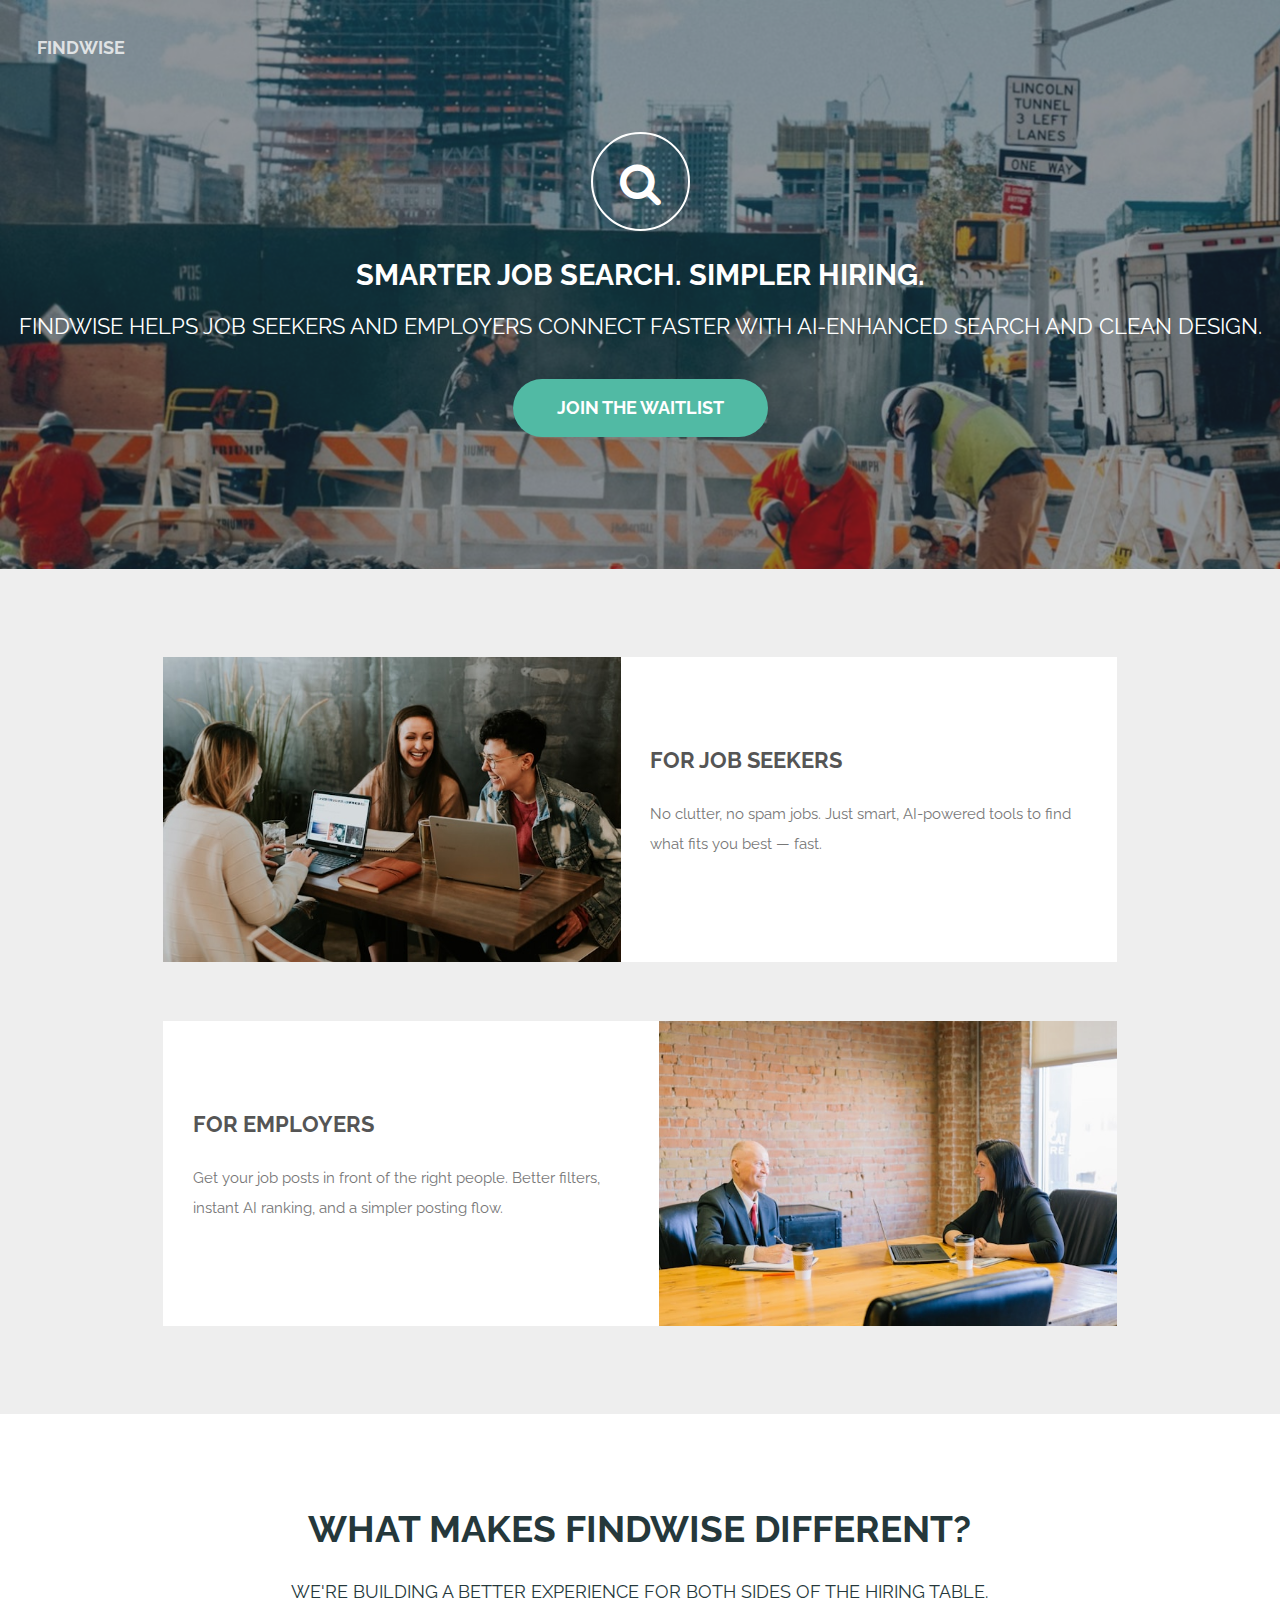
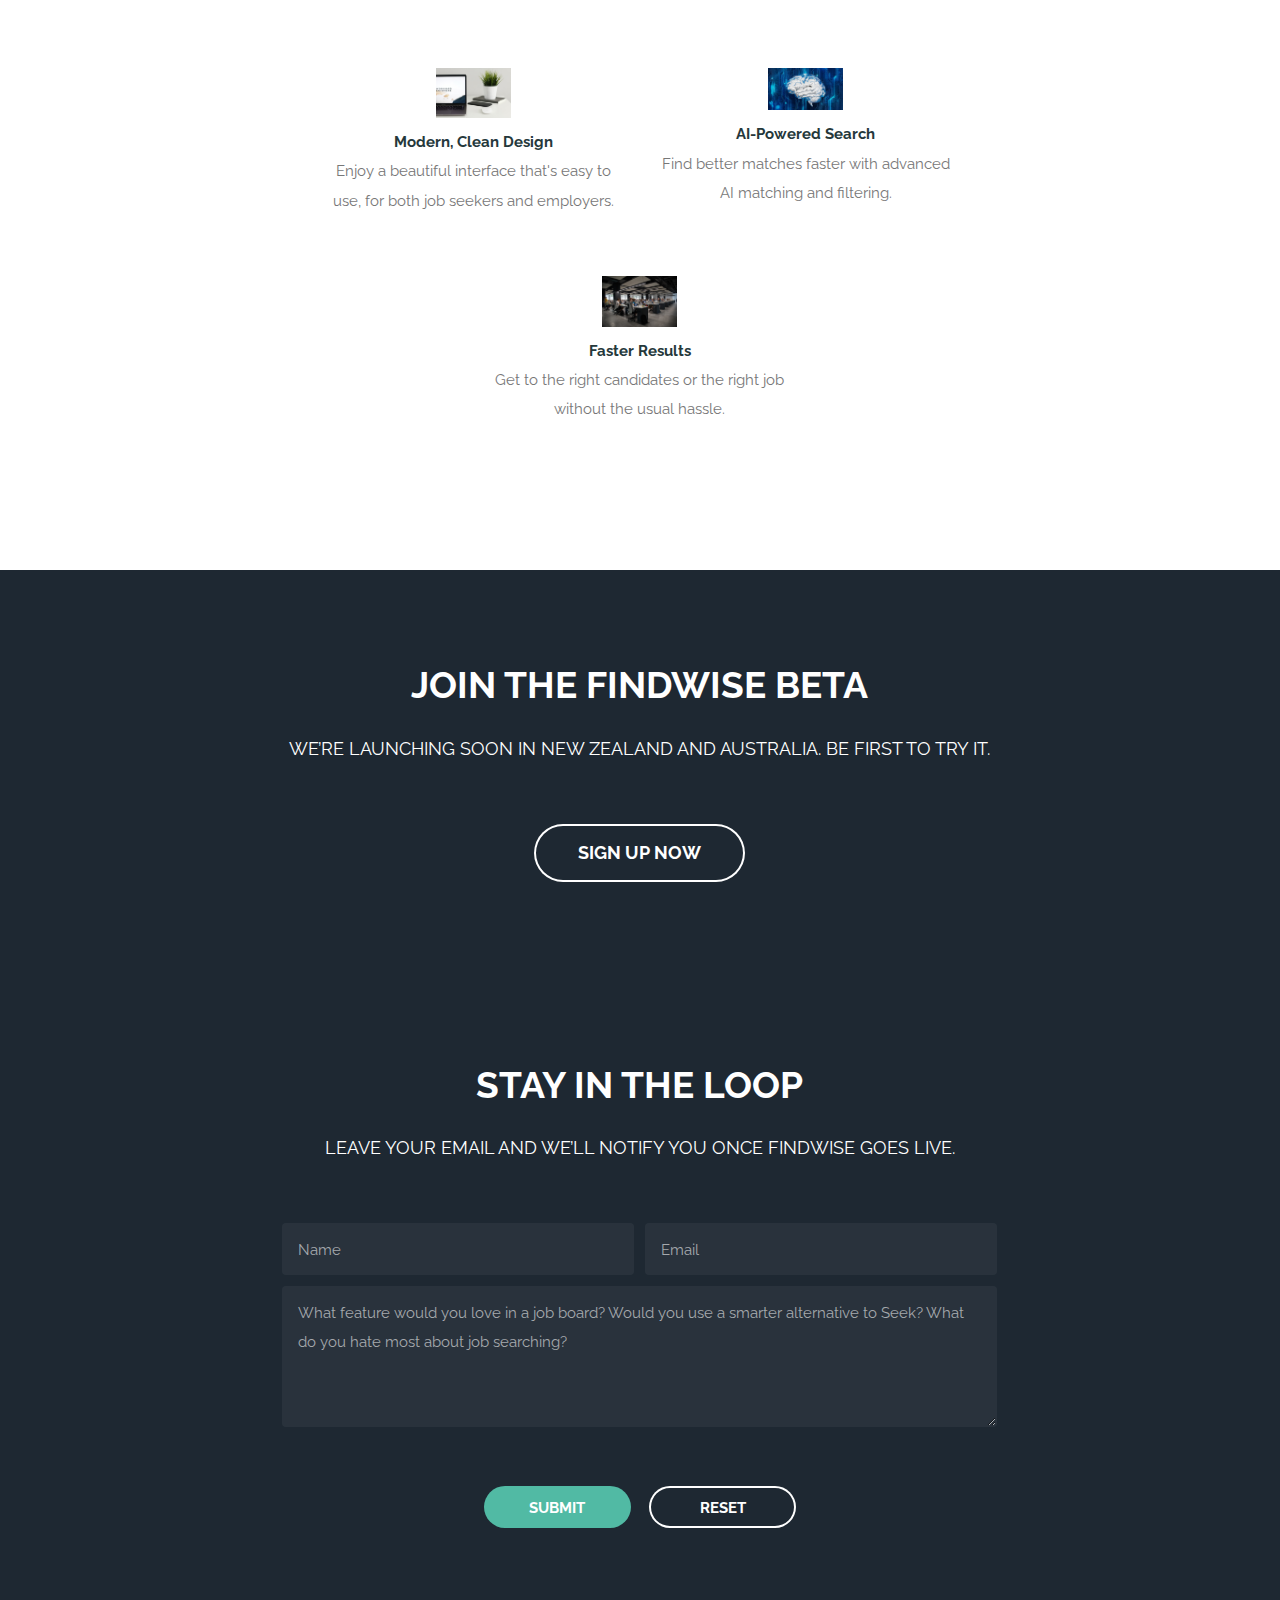
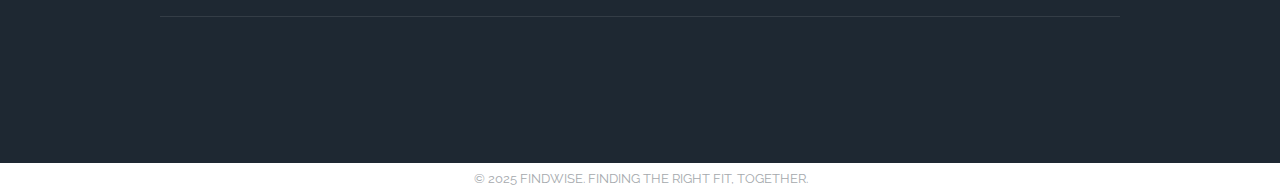
==== commit 531b5054: "Update index.html" ====
--- a/index.html
+++ b/index.html
@@ -95,7 +95,7 @@
         <h2>Stay in the loop</h2>
         <p>Leave your email and we’ll notify you once Findwise goes live.</p>
       </header>
-      <form action="https://formspree.io/f/xeoawpal" method="POST" onsubmit="this.reset();">
+      <form id="contact-form" action="https://formspree.io/f/xeoawpal" method="POST">
         <input type="text" name="_gotcha" style="display:none">
         <div class="container 75%">
           <div class="row uniform 50%">
@@ -106,7 +106,7 @@
               <input name="email" placeholder="Email" type="email" required>
             </div>
             <div class="12u$">
-              <textarea name="message" placeholder="Optional message (e.g., what are you looking for?)" rows="4"></textarea>
+              <textarea name="message" placeholder="What feature would you love in a job board? Would you use a smarter alternative to Seek? What do you hate most about job searching?" rows="4"></textarea>
             </div>
           </div>
         </div>
@@ -114,7 +114,8 @@
           <li><input type="submit" class="special" value="Submit"></li>
           <li><input type="reset" class="alt" value="Reset"></li>
         </ul>
-      </form>
+	<p id="my-form-status"></p>
+      </form>	    
     </div>
   </section>
 
@@ -137,5 +138,38 @@
   <script src="assets/js/skel.min.js"></script>
   <script src="assets/js/util.js"></script>
   <script src="assets/js/main.js"></script>
+
+  <script>
+	  var form = document.getElementById("contact-form");
+	  
+	  async function handleSubmit(event) {
+	    event.preventDefault();
+	    var status = document.getElementById("my-form-status");
+	    var data = new FormData(event.target);
+	    fetch(event.target.action, {
+	      method: form.method,
+	      body: data,
+	      headers: {
+	          'Accept': 'application/json'
+	      }
+	    }).then(response => {
+	      if (response.ok) {
+	        status.innerHTML = "Thanks for your submission!";
+	        form.reset()
+	      } else {
+	        response.json().then(data => {
+	          if (Object.hasOwn(data, 'errors')) {
+	            status.innerHTML = data["errors"].map(error => error["message"]).join(", ")
+	          } else {
+	            status.innerHTML = "Oops! There was a problem submitting your form"
+	          }
+	        })
+	      }
+	    }).catch(error => {
+	      status.innerHTML = "Oops! There was a problem submitting your form"
+	    });
+	  }
+	  form.addEventListener("submit", handleSubmit)
+  </script>
 </body>
 </html>
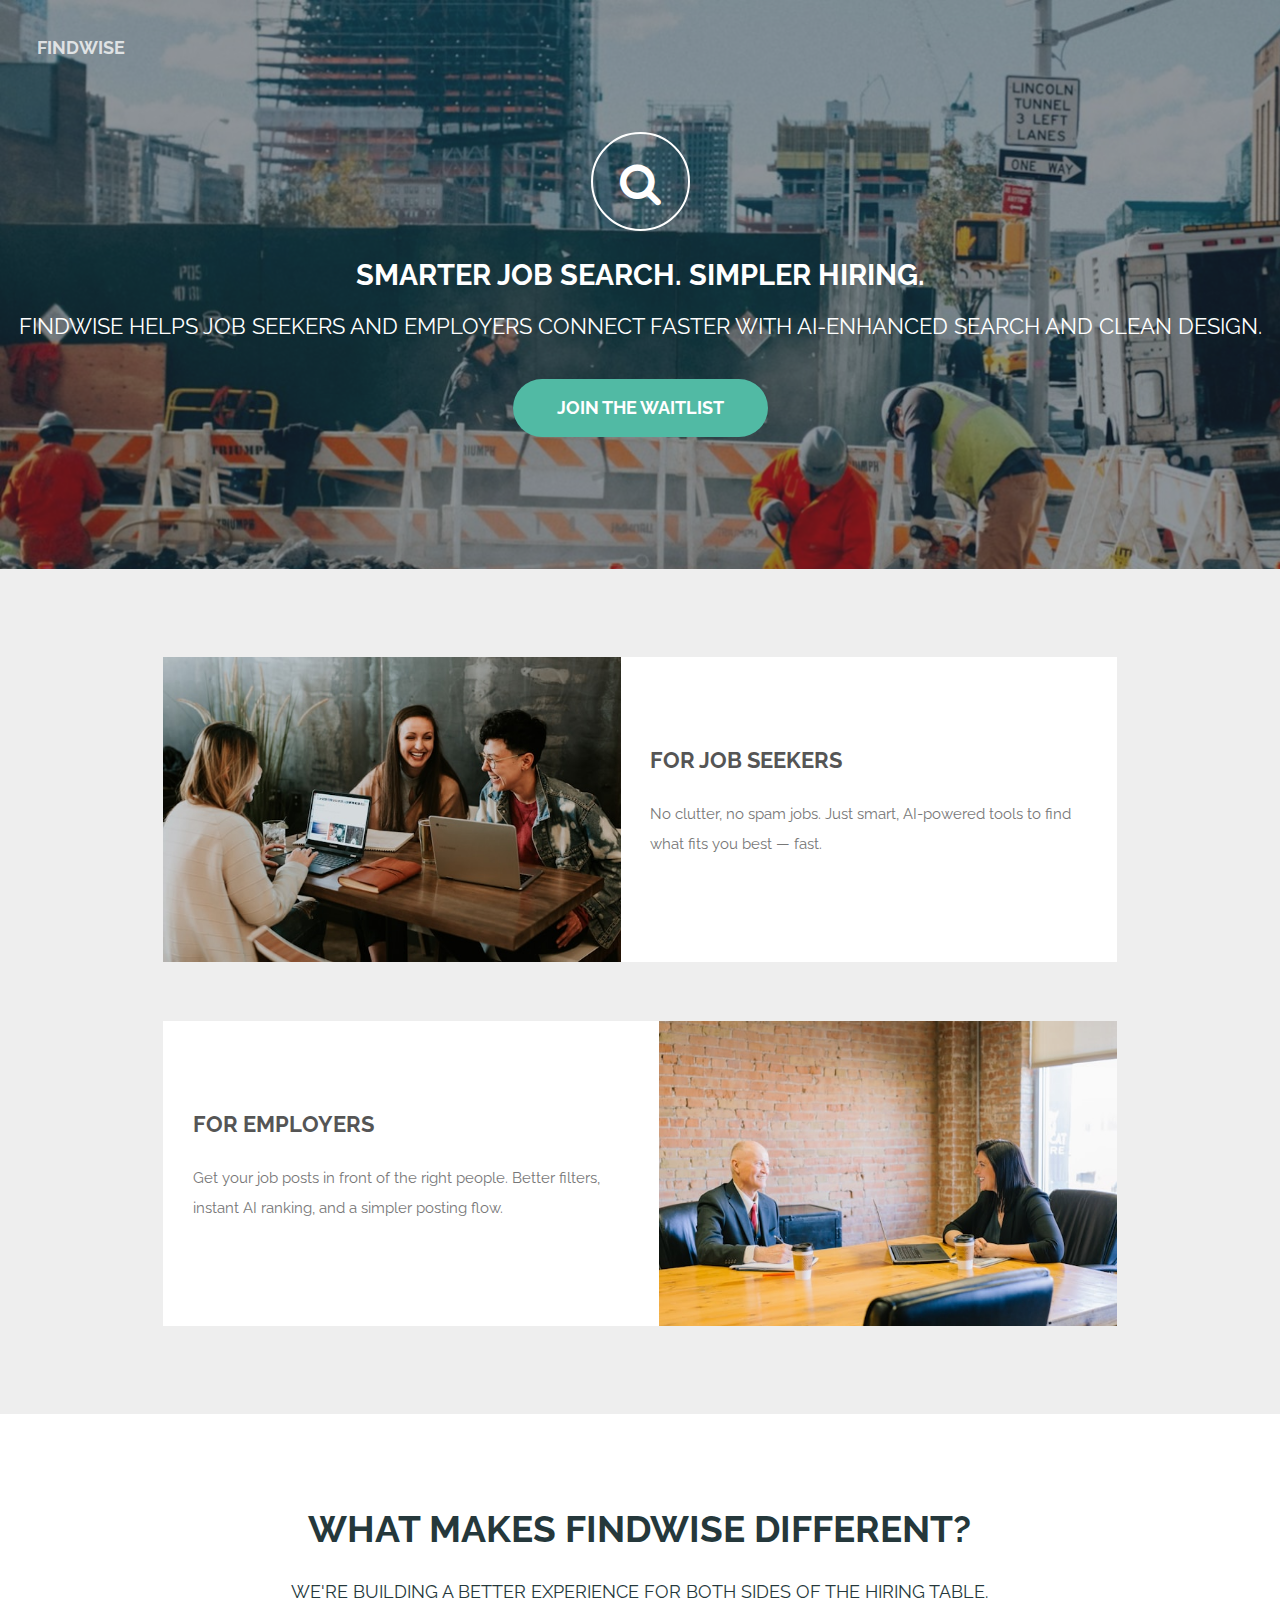
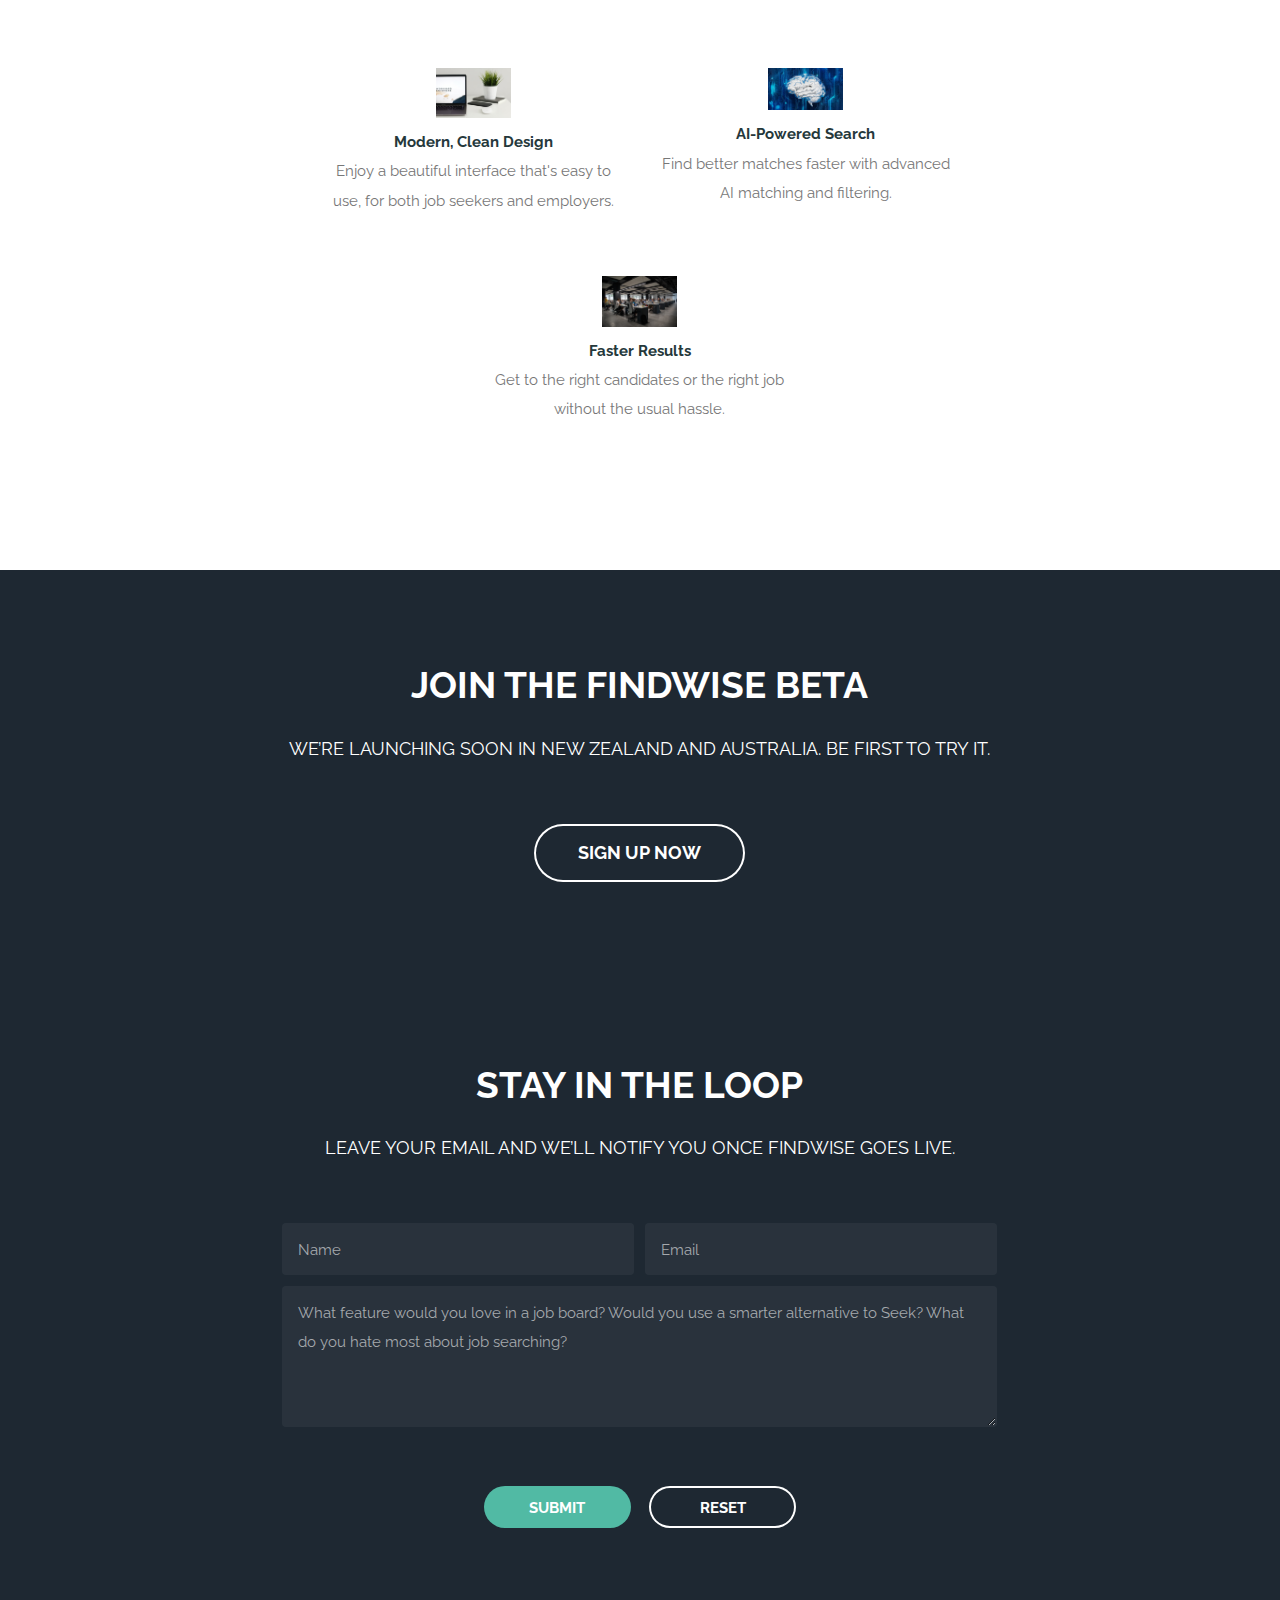
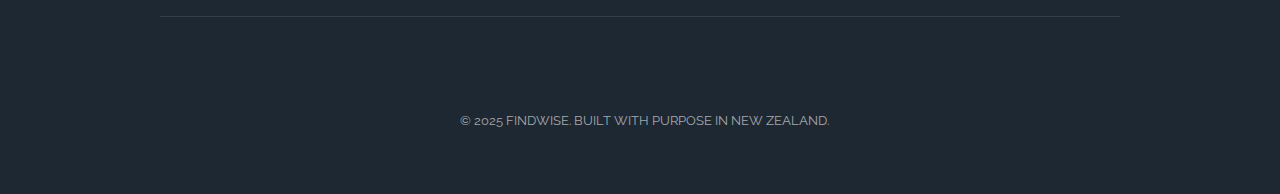
==== commit 2541095e: "Update index.html" ====
--- a/index.html
+++ b/index.html
@@ -17,7 +17,8 @@
   <!-- Nav -->
   <nav id="nav">
     <ul class="links">
-      <li><a href="index.html">Home</a></li>
+      <li><a href="index.html" class="active">Home</a></li>
+	  <li><a href="blog.html">Blog</a></li>
     </ul>
   </nav>
 
@@ -122,17 +123,11 @@
   <!-- Footer -->
   <footer id="footer">
     <div class="inner">
-      <ul class="icons">
-        <li><a href="#" class="icon fa-twitter"><span class="label">Twitter</span></a></li>
-        <li><a href="#" class="icon fa-linkedin"><span class="label">LinkedIn</span></a></li>
-        <li><a href="#" class="icon fa-envelope"><span class="label">Email</span></a></li>
+      <ul class="copyright">
+        <li>&copy; 2025 Findwise. Built with purpose in New Zealand.</li>
       </ul>
     </div>
   </footer>
-
-  <div class="copyright">
-    &copy; 2025 Findwise. Finding the right fit, together.
-  </div>
 
   <script src="assets/js/jquery.min.js"></script>
   <script src="assets/js/skel.min.js"></script>
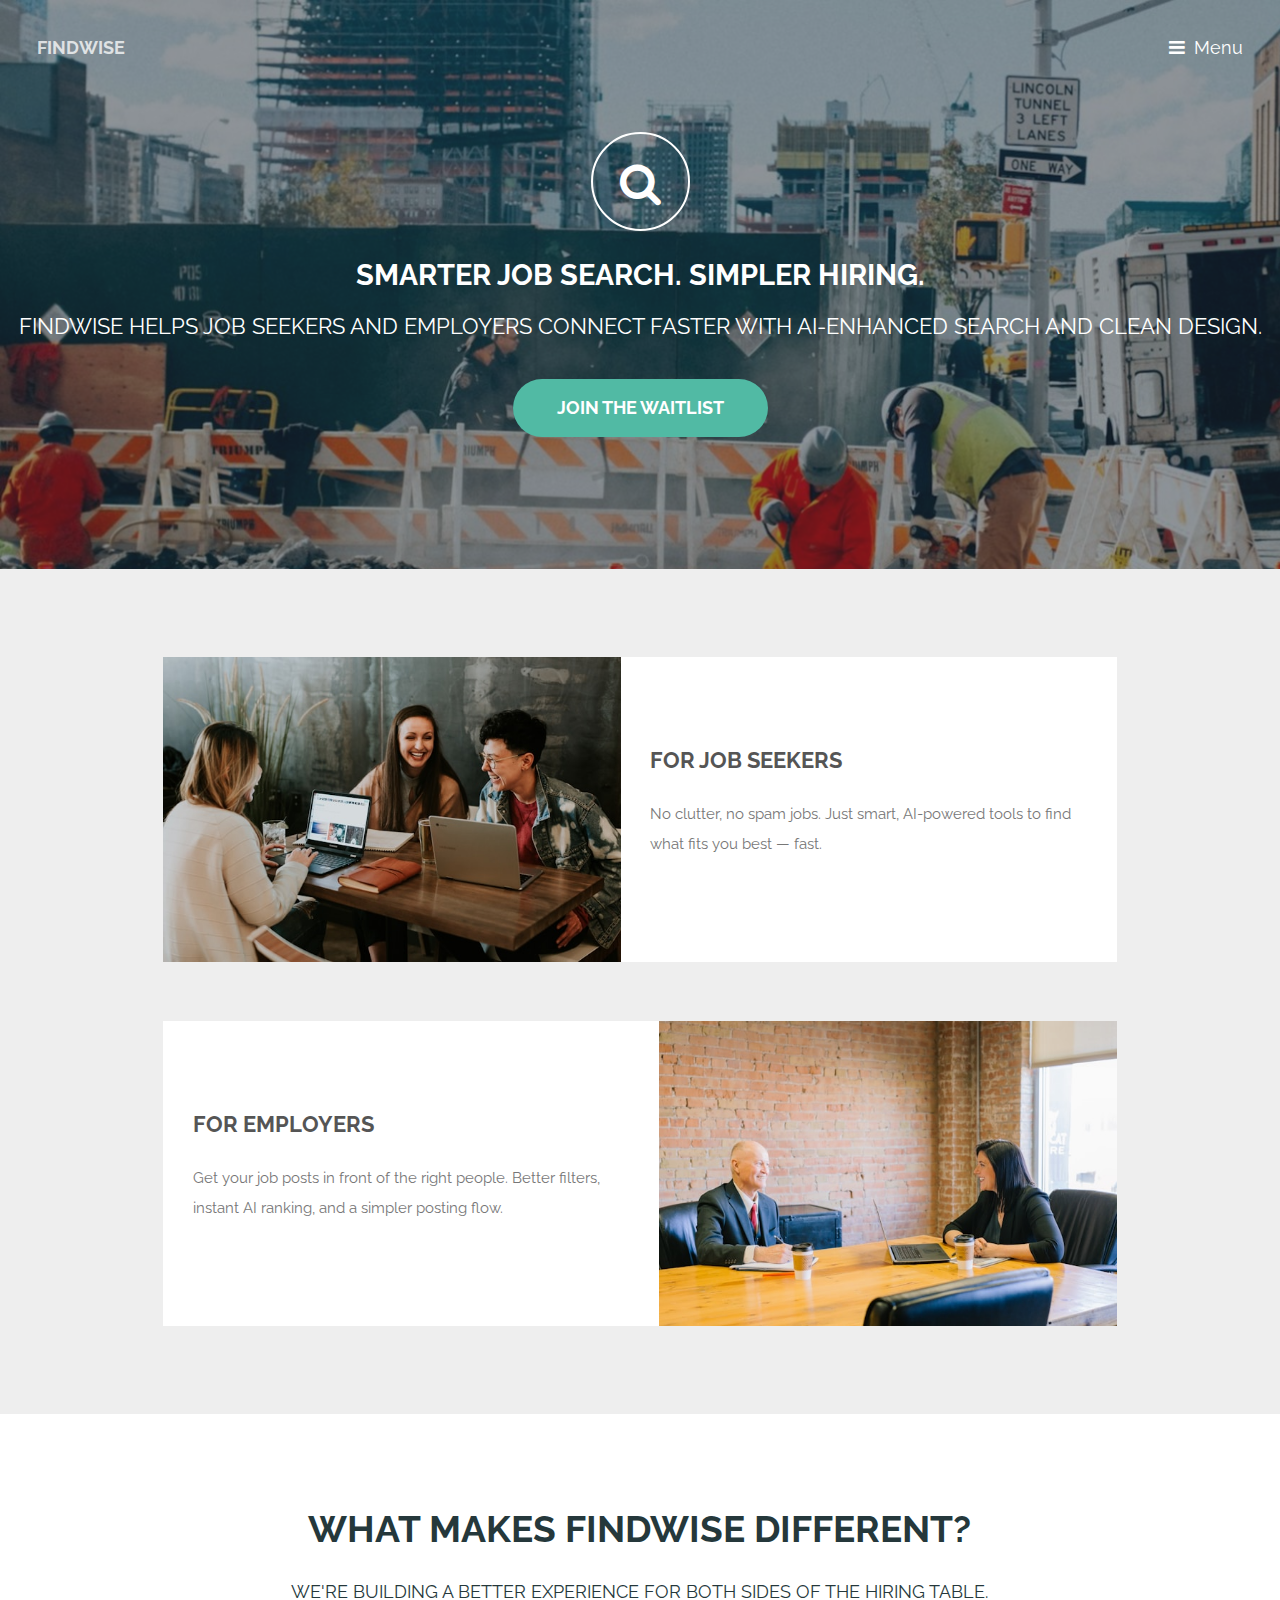
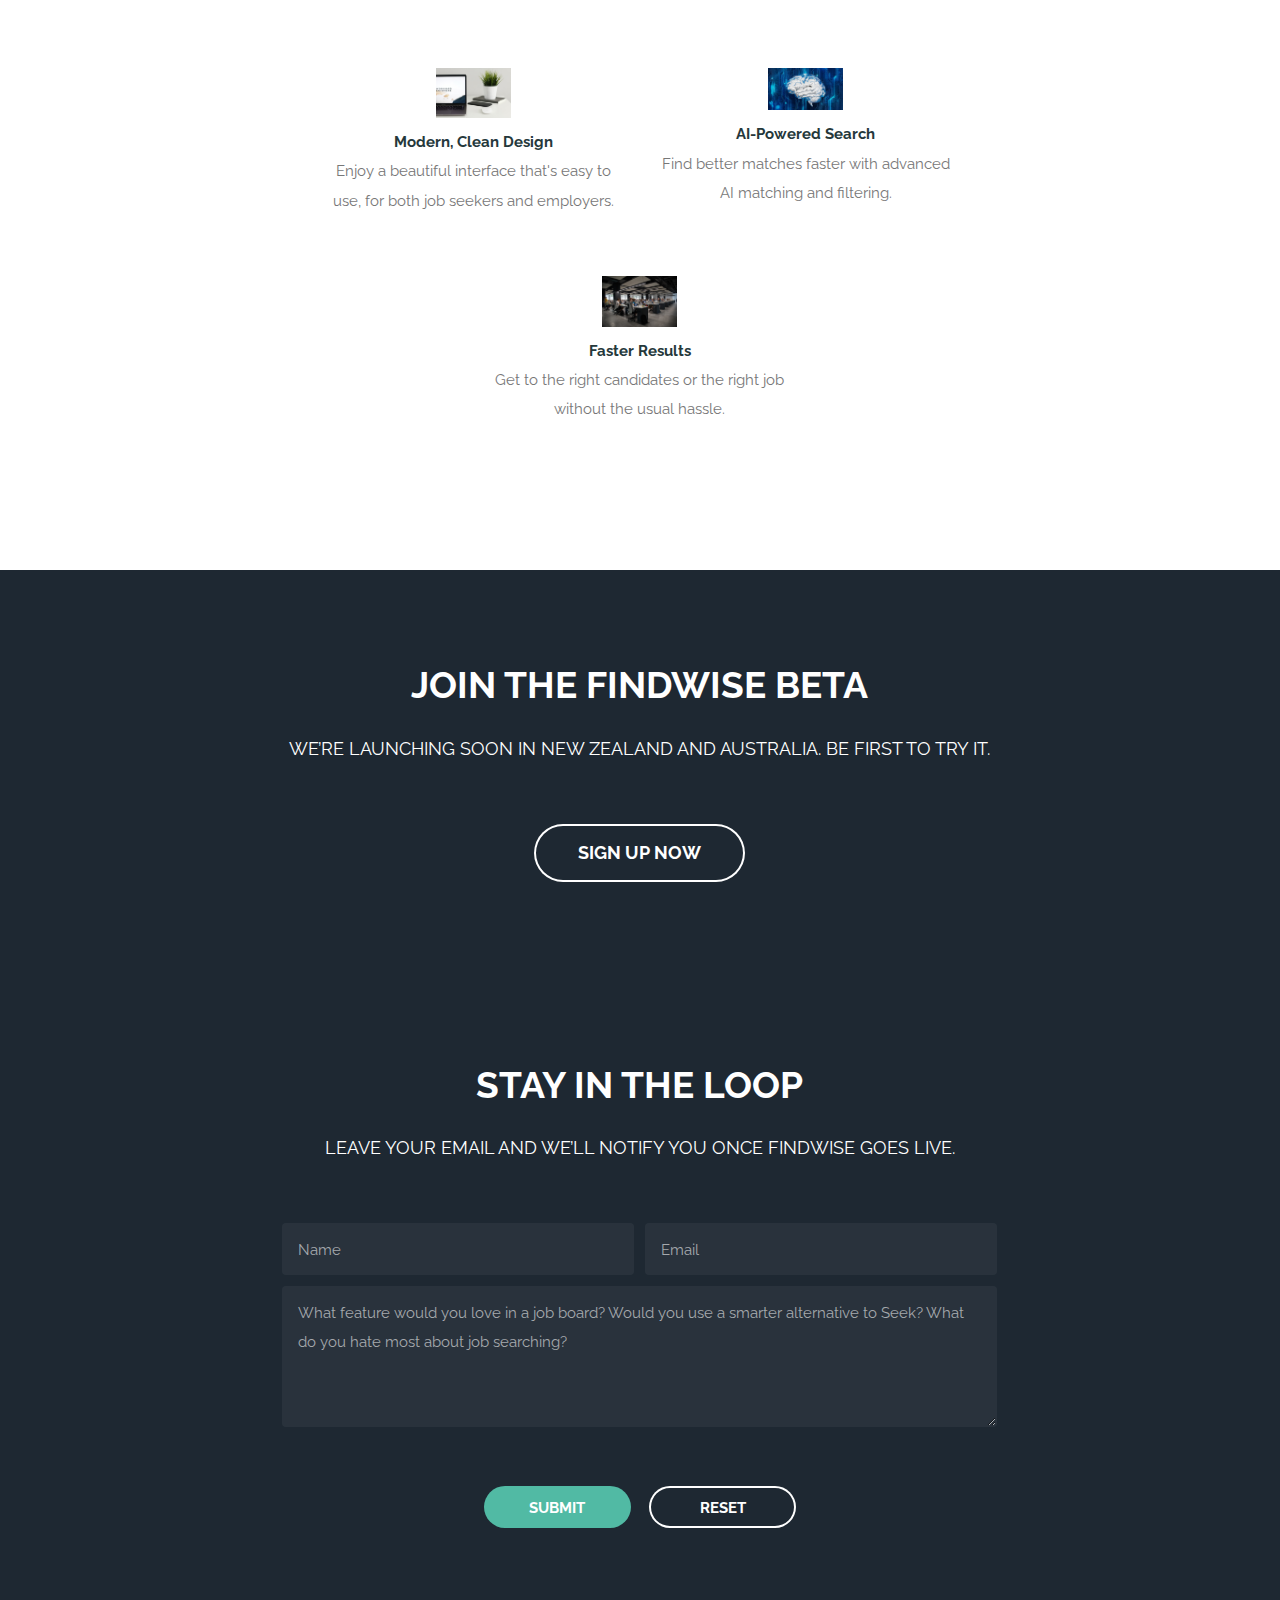
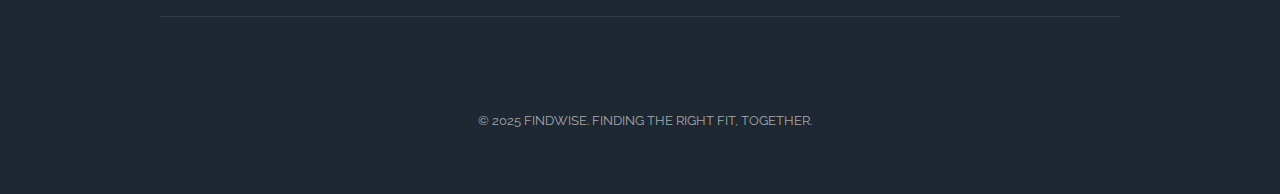
==== commit 6d2e3d2d: "Update index.html" ====
--- a/index.html
+++ b/index.html
@@ -124,7 +124,7 @@
   <footer id="footer">
     <div class="inner">
       <ul class="copyright">
-        <li>&copy; 2025 Findwise. Built with purpose in New Zealand.</li>
+        <li>&copy; 2025 Findwise. Finding the right fit, together.</li>
       </ul>
     </div>
   </footer>
--- a/assets/css/main.css
+++ b/assets/css/main.css
@@ -4231,11 +4231,13 @@
 			}
 
 		}
-		
-#header a[href="#nav"] {
+
+#footer .icons {
   display: none;
 }
 
-#footer .icons {
-  display: none;
-}+/* Bold style for active nav item */
+#nav ul.links li a.active {
+  font-weight: 700; /* Makes the active link bold */
+  color: #00bfa5;   /* Keep it white if your nav has a dark background */
+}
